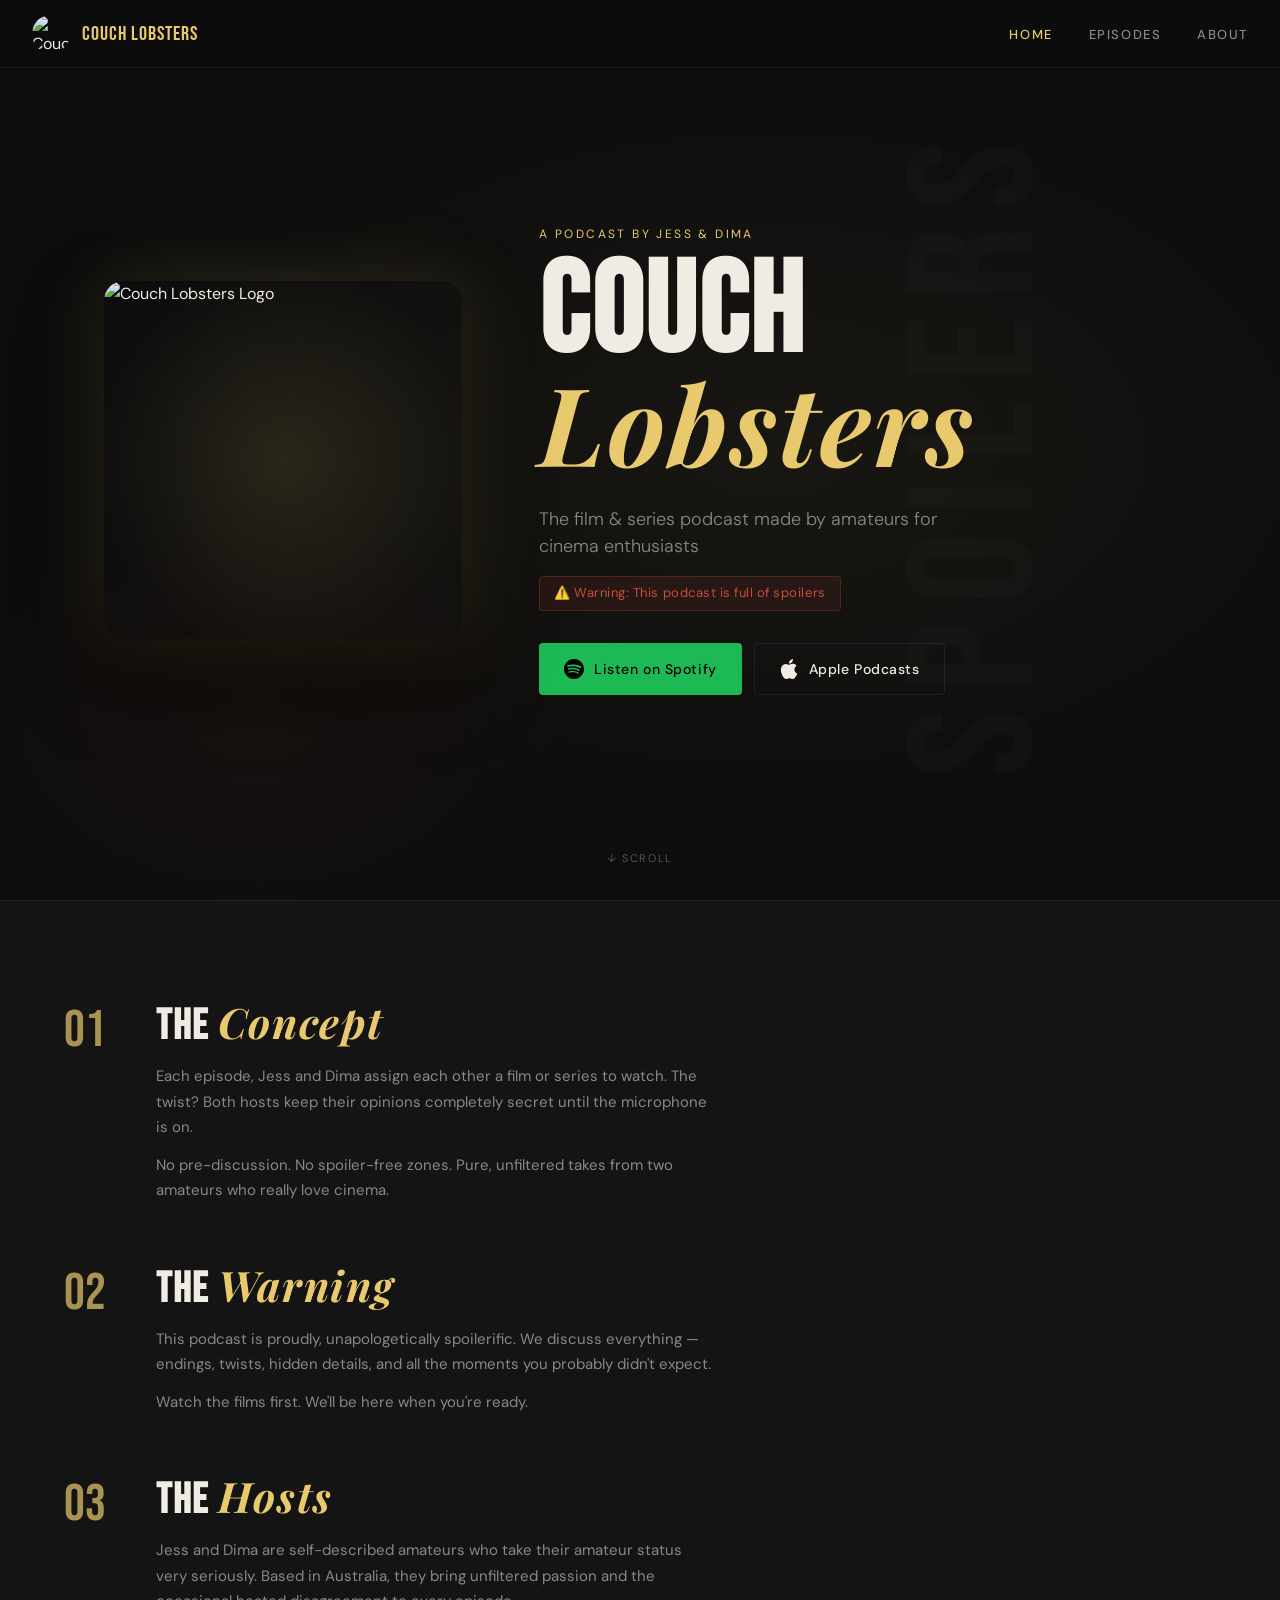
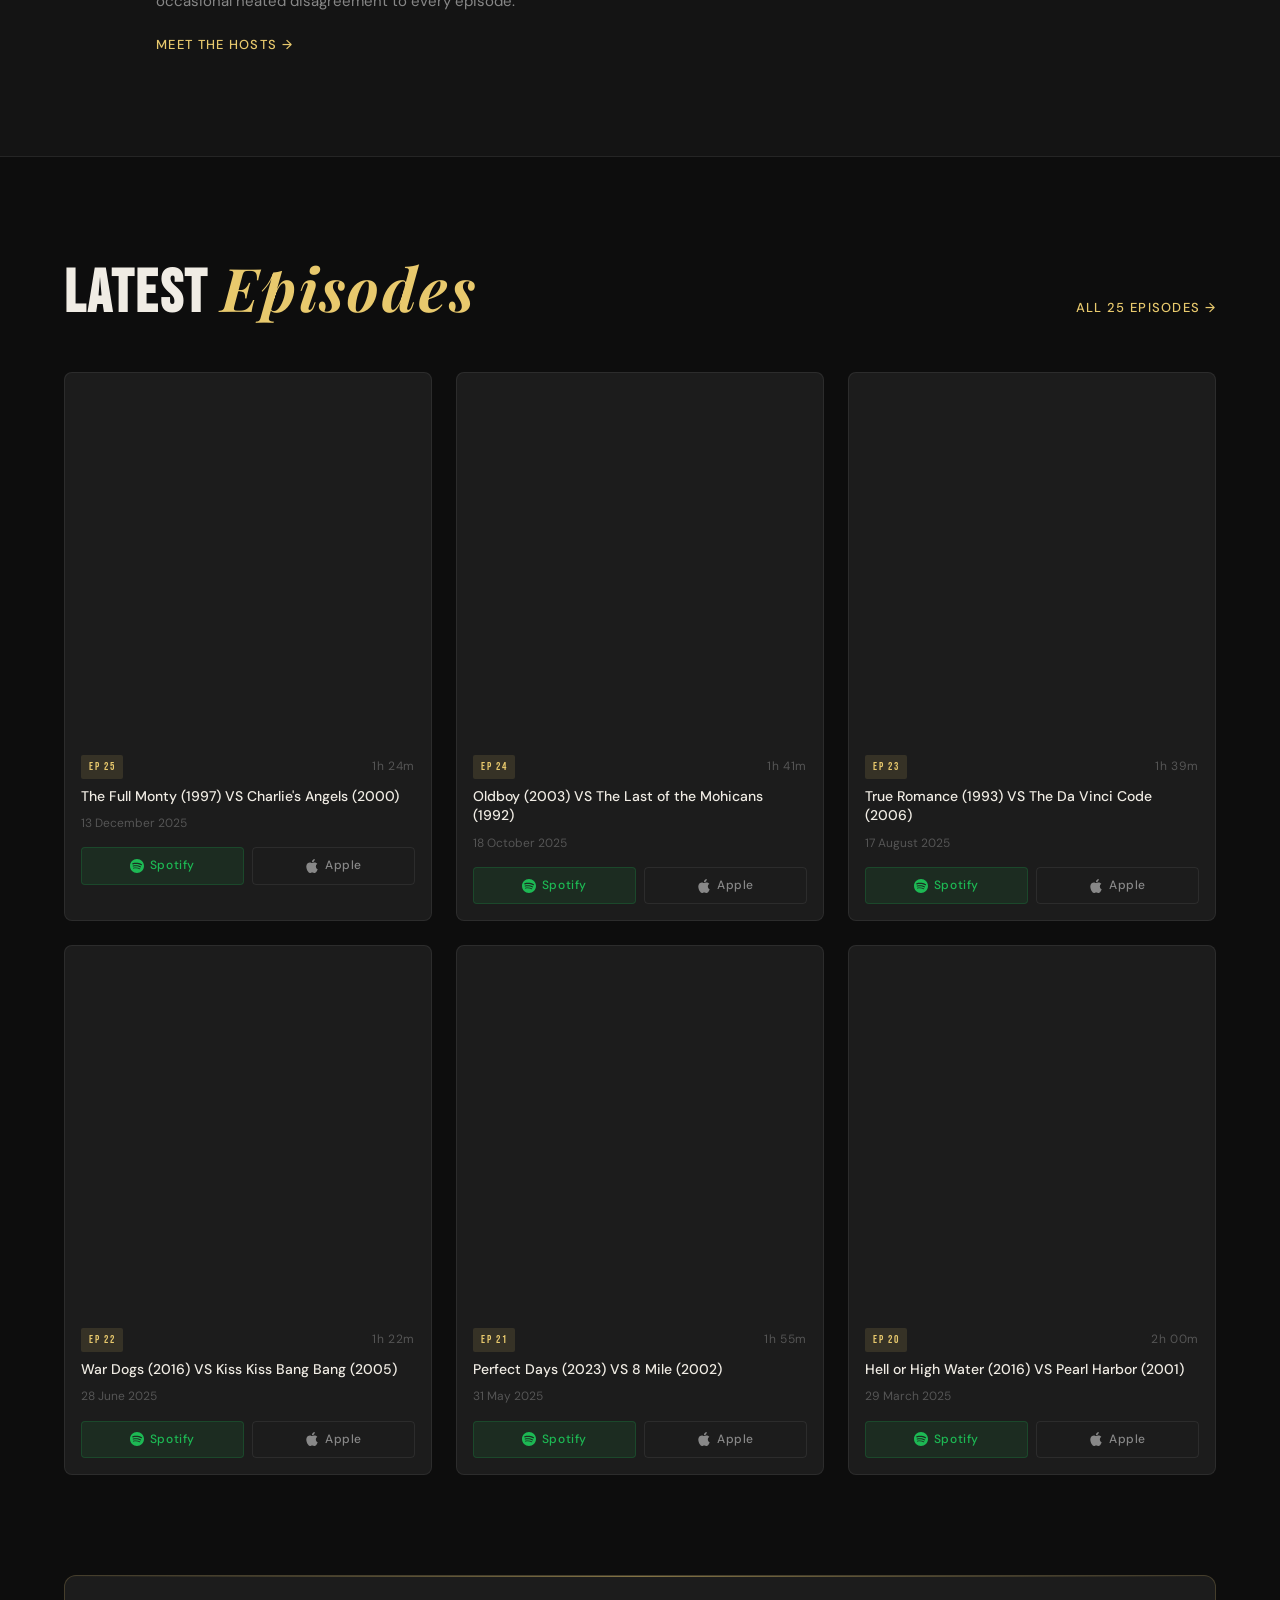
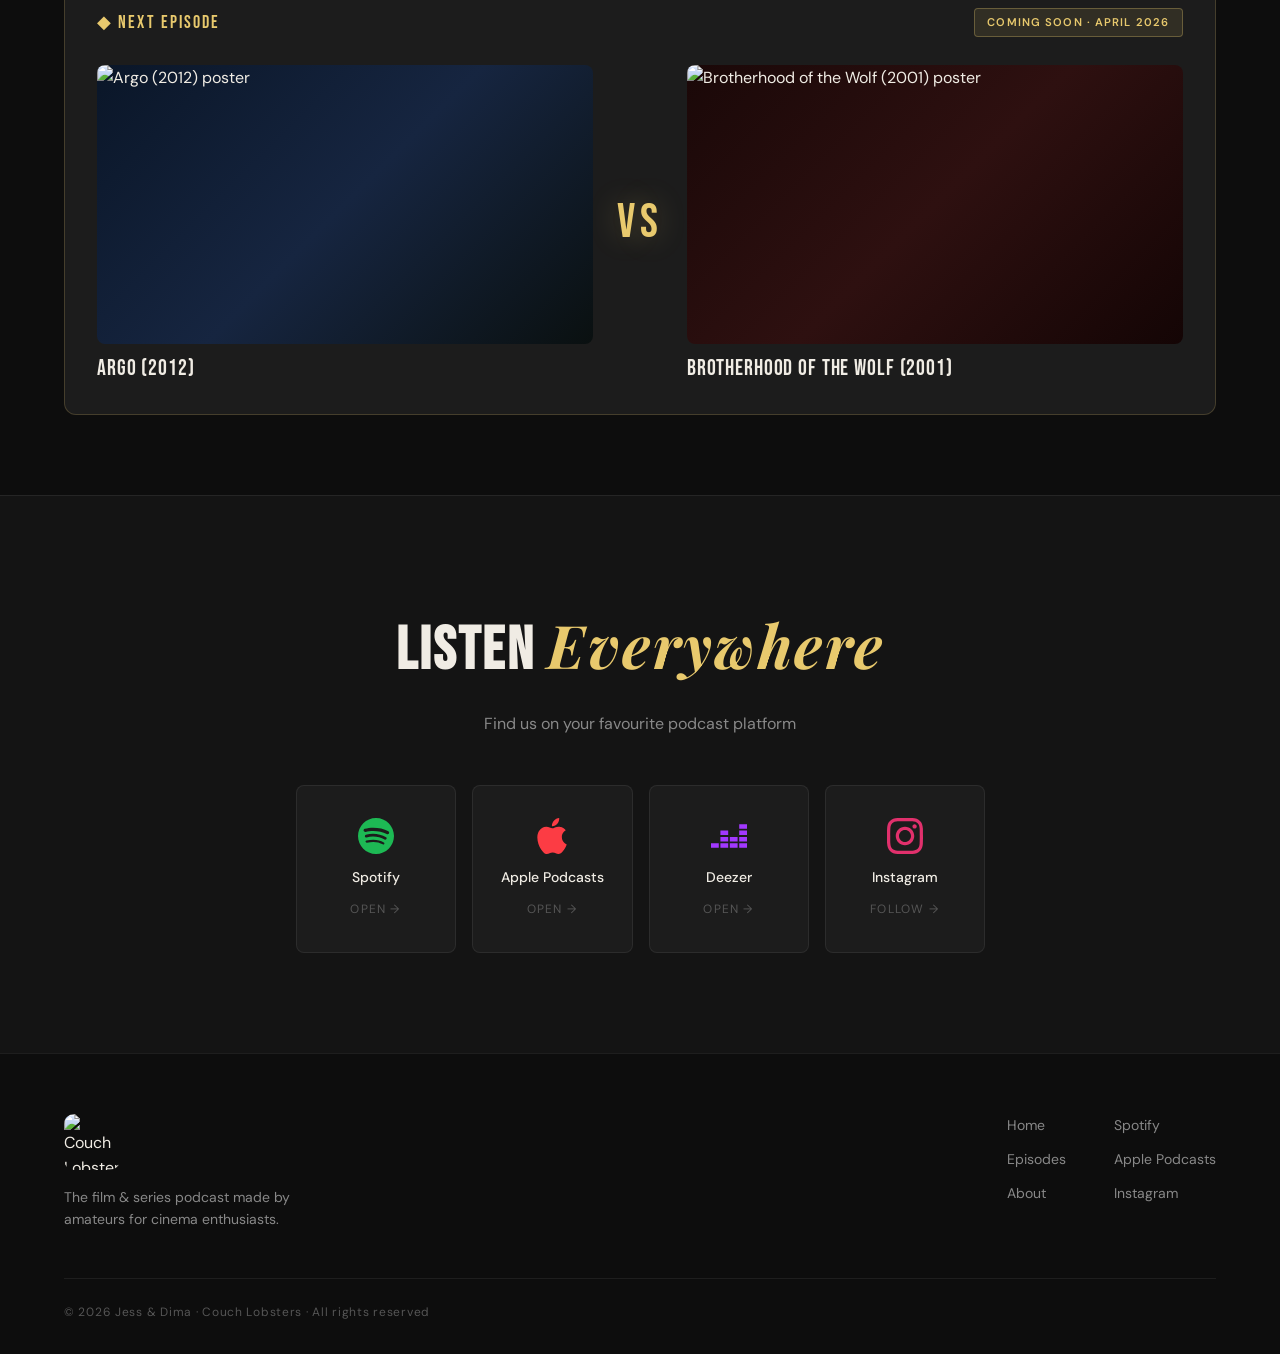
==== index.html @ 2178d89c "v1.0.6 — CSP fixes, Cloudflare Insights allowlist, mobile footer centering - Fix CSP inline-style vi" ====
<!DOCTYPE html>
<html lang="en">
<head>
  <meta charset="UTF-8">
  <meta name="viewport" content="width=device-width, initial-scale=1.0">
  <title>Couch Lobsters — Film & Series Podcast</title>
  <meta name="description" content="The film & series podcast made by amateurs for cinema enthusiasts. Jess & Dima assign each other movies and TV shows, keeping opinions secret until recording day. Spoilers guaranteed.">
  <meta property="og:title" content="Couch Lobsters">
  <meta property="og:description" content="The film & series podcast made by amateurs for cinema enthusiasts.">
  <meta property="og:image" content="https://i.scdn.co/image/ab67656300005f1f898fffb9a93ea6da74e342d6">
  <link rel="preconnect" href="https://fonts.googleapis.com">
  <link rel="preconnect" href="https://fonts.gstatic.com" crossorigin>
  <link href="https://fonts.googleapis.com/css2?family=Bebas+Neue&family=DM+Sans:ital,opsz,wght@0,9..40,300;0,9..40,400;0,9..40,500;1,9..40,300&family=Playfair+Display:ital@1&display=swap" rel="stylesheet">
  <link rel="stylesheet" href="style.css">
  <link rel="icon" type="image/png" href="https://i.scdn.co/image/ab67656300005f1f898fffb9a93ea6da74e342d6">
  <link rel="apple-touch-icon" href="https://i.scdn.co/image/ab67656300005f1f898fffb9a93ea6da74e342d6">
</head>
<body>

  <!-- NAV -->
  <nav class="nav">
    <a href="index.html" class="nav-logo">
      <img src="https://i.scdn.co/image/ab67656300005f1f898fffb9a93ea6da74e342d6" alt="Couch Lobsters" class="nav-logo-img">
      <span class="nav-logo-text">Couch Lobsters</span>
    </a>
    <button class="nav-toggle" id="navToggle" aria-label="Toggle menu">
      <span></span><span></span><span></span>
    </button>
    <ul class="nav-links" id="navLinks">
      <li><a href="index.html" class="active">Home</a></li>
      <li><a href="episodes.html">Episodes</a></li>
      <li><a href="about.html">About</a></li>
    </ul>
  </nav>

  <!-- HERO -->
  <header class="hero">
    <div class="hero-bg-text" aria-hidden="true">SPOILERS</div>
    <div class="hero-content">
      <div class="hero-logo-wrap">
        <img src="https://i.scdn.co/image/ab67656300005f1f898fffb9a93ea6da74e342d6" alt="Couch Lobsters Logo" class="hero-logo">
        <div class="hero-logo-glow"></div>
      </div>
      <div class="hero-text">
        <p class="hero-label">A podcast by Jess &amp; Dima</p>
        <h1 class="hero-title">Couch<br><em>Lobsters</em></h1>
        <p class="hero-tagline">The film &amp; series podcast made by amateurs for cinema enthusiasts</p>
        <p class="hero-warning">⚠️ Warning: This podcast is full of spoilers</p>
        <div class="hero-cta">
          <a href="https://open.spotify.com/show/6KbzgmH3YRS2mc0cbjd82y" target="_blank" rel="noopener" class="btn-platform btn-spotify">
            <svg viewBox="0 0 24 24" fill="currentColor"><path d="M12 0C5.4 0 0 5.4 0 12s5.4 12 12 12 12-5.4 12-12S18.66 0 12 0zm5.521 17.34c-.24.359-.66.48-1.021.24-2.82-1.74-6.36-2.101-10.561-1.141-.418.122-.779-.179-.899-.539-.12-.421.18-.78.54-.9 4.56-1.021 8.52-.6 11.64 1.32.42.18.479.659.301 1.02zm1.44-3.3c-.301.42-.841.6-1.262.3-3.239-1.98-8.159-2.58-11.939-1.38-.479.12-1.02-.12-1.14-.6-.12-.48.12-1.021.6-1.141C9.6 9.9 15 10.561 18.72 12.84c.361.181.54.78.241 1.2zm.12-3.36C15.24 8.4 8.82 8.16 5.16 9.301c-.6.179-1.2-.181-1.38-.721-.18-.601.18-1.2.72-1.381 4.26-1.26 11.28-1.02 15.721 1.621.539.3.719 1.02.419 1.56-.299.421-1.02.599-1.559.3z"/></svg>
            Listen on Spotify
          </a>
          <a href="https://podcasts.apple.com/au/podcast/couch-lobsters/id1681472927" target="_blank" rel="noopener" class="btn-platform btn-apple">
            <svg viewBox="0 0 24 24" fill="currentColor"><path d="M12.152 6.896c-.948 0-2.415-1.078-3.96-1.04-2.04.027-3.91 1.183-4.961 3.014-2.117 3.675-.546 9.103 1.519 12.09 1.013 1.454 2.208 3.09 3.792 3.039 1.52-.065 2.09-.987 3.935-.987 1.831 0 2.35.987 3.96.948 1.637-.026 2.676-1.48 3.676-2.948 1.156-1.688 1.636-3.325 1.662-3.415-.039-.013-3.182-1.221-3.22-4.857-.026-3.04 2.48-4.494 2.597-4.559-1.429-2.09-3.623-2.324-4.39-2.376-2-.156-3.675 1.09-4.61 1.09zM15.53 3.83c.843-1.012 1.4-2.427 1.245-3.83-1.207.052-2.662.805-3.532 1.818-.78.896-1.454 2.338-1.273 3.714 1.338.104 2.715-.688 3.559-1.701"/></svg>
            Apple Podcasts
          </a>
        </div>
      </div>
    </div>
    <div class="hero-scroll-hint" aria-hidden="true">↓ scroll</div>
  </header>

  <!-- CONCEPT SECTION -->
  <section class="concept">
    <div class="container">
      <div class="concept-grid">
        <div class="concept-number">01</div>
        <div class="concept-content">
          <h2>The <em>Concept</em></h2>
          <p>Each episode, Jess and Dima assign each other a film or series to watch. The twist? Both hosts keep their opinions completely secret until the microphone is on.</p>
          <p>No pre-discussion. No spoiler-free zones. Pure, unfiltered takes from two amateurs who really love cinema.</p>
        </div>
        <div class="concept-number">02</div>
        <div class="concept-content">
          <h2>The <em>Warning</em></h2>
          <p>This podcast is proudly, unapologetically spoilerific. We discuss everything — endings, twists, hidden details, and all the moments you probably didn't expect.</p>
          <p>Watch the films first. We'll be here when you're ready.</p>
        </div>
        <div class="concept-number">03</div>
        <div class="concept-content">
          <h2>The <em>Hosts</em></h2>
          <p>Jess and Dima are self-described amateurs who take their amateur status very seriously. Based in Australia, they bring unfiltered passion and the occasional heated disagreement to every episode.</p>
          <a href="about.html" class="link-arrow">Meet the hosts →</a>
        </div>
      </div>
    </div>
  </section>

  <!-- LATEST EPISODES -->
  <section class="latest">
    <div class="container">
      <div class="section-header">
        <h2>Latest <em>Episodes</em></h2>
        <a href="episodes.html" class="link-arrow" id="allEpisodesLink">All episodes →</a>
      </div>
      <div class="episodes-grid" id="latestEpisodes">
        <!-- Populated by JS -->
      </div>
    </div>
  </section>

  <!-- NEXT EPISODE TEASER -->
  <section class="next-episode" id="nextEpisodeSection">
    <div class="container">
      <div id="nextEpisodeTeaser"></div>
    </div>
  </section>

  <!-- LISTEN SECTION -->
  <section class="listen">
    <div class="container">
      <h2>Listen <em>Everywhere</em></h2>
      <p class="listen-sub">Find us on your favourite podcast platform</p>
      <div class="platform-cards">
        <a href="https://open.spotify.com/show/6KbzgmH3YRS2mc0cbjd82y" target="_blank" rel="noopener" class="platform-card platform-card--spotify">
          <svg viewBox="0 0 24 24" fill="currentColor"><path d="M12 0C5.4 0 0 5.4 0 12s5.4 12 12 12 12-5.4 12-12S18.66 0 12 0zm5.521 17.34c-.24.359-.66.48-1.021.24-2.82-1.74-6.36-2.101-10.561-1.141-.418.122-.779-.179-.899-.539-.12-.421.18-.78.54-.9 4.56-1.021 8.52-.6 11.64 1.32.42.18.479.659.301 1.02zm1.44-3.3c-.301.42-.841.6-1.262.3-3.239-1.98-8.159-2.58-11.939-1.38-.479.12-1.02-.12-1.14-.6-.12-.48.12-1.021.6-1.141C9.6 9.9 15 10.561 18.72 12.84c.361.181.54.78.241 1.2zm.12-3.36C15.24 8.4 8.82 8.16 5.16 9.301c-.6.179-1.2-.181-1.38-.721-.18-.601.18-1.2.72-1.381 4.26-1.26 11.28-1.02 15.721 1.621.539.3.719 1.02.419 1.56-.299.421-1.02.599-1.559.3z"/></svg>
          <span class="platform-name">Spotify</span>
          <span class="platform-action">Open →</span>
        </a>
        <a href="https://podcasts.apple.com/au/podcast/couch-lobsters/id1681472927" target="_blank" rel="noopener" class="platform-card platform-card--apple">
          <svg viewBox="0 0 24 24" fill="currentColor"><path d="M12.152 6.896c-.948 0-2.415-1.078-3.96-1.04-2.04.027-3.91 1.183-4.961 3.014-2.117 3.675-.546 9.103 1.519 12.09 1.013 1.454 2.208 3.09 3.792 3.039 1.52-.065 2.09-.987 3.935-.987 1.831 0 2.35.987 3.96.948 1.637-.026 2.676-1.48 3.676-2.948 1.156-1.688 1.636-3.325 1.662-3.415-.039-.013-3.182-1.221-3.22-4.857-.026-3.04 2.48-4.494 2.597-4.559-1.429-2.09-3.623-2.324-4.39-2.376-2-.156-3.675 1.09-4.61 1.09zM15.53 3.83c.843-1.012 1.4-2.427 1.245-3.83-1.207.052-2.662.805-3.532 1.818-.78.896-1.454 2.338-1.273 3.714 1.338.104 2.715-.688 3.559-1.701"/></svg>
          <span class="platform-name">Apple Podcasts</span>
          <span class="platform-action">Open →</span>
        </a>
        <a href="https://www.deezer.com/en/show/5945017" target="_blank" rel="noopener" class="platform-card platform-card--deezer">
          <svg viewBox="0 0 24 24" fill="currentColor"><path d="M18.81 4.16v3.03H24V4.16h-5.19zM6.27 8.38v3.027h5.189V8.38H6.27zm12.54 0v3.027H24V8.38h-5.19zM6.27 12.594v3.027h5.189v-3.027H6.27zm6.271 0v3.027h5.19v-3.027h-5.19zm6.27 0v3.027H24v-3.027h-5.19zM0 16.81v3.029h5.19V16.81H0zm6.27 0v3.029h5.189V16.81H6.27zm6.271 0v3.029h5.19V16.81h-5.19zm6.27 0v3.029H24V16.81h-5.19z"/></svg>
          <span class="platform-name">Deezer</span>
          <span class="platform-action">Open →</span>
        </a>
        <a href="https://www.instagram.com/couchlobsters/" target="_blank" rel="noopener" class="platform-card platform-card--instagram">
          <svg viewBox="0 0 24 24" fill="currentColor"><path d="M12 2.163c3.204 0 3.584.012 4.85.07 3.252.148 4.771 1.691 4.919 4.919.058 1.265.069 1.645.069 4.849 0 3.205-.012 3.584-.069 4.849-.149 3.225-1.664 4.771-4.919 4.919-1.266.058-1.644.07-4.85.07-3.204 0-3.584-.012-4.849-.07-3.26-.149-4.771-1.699-4.919-4.92-.058-1.265-.07-1.644-.07-4.849 0-3.204.013-3.583.07-4.849.149-3.227 1.664-4.771 4.919-4.919 1.266-.057 1.645-.069 4.849-.069zm0-2.163c-3.259 0-3.667.014-4.947.072-4.358.2-6.78 2.618-6.98 6.98-.059 1.281-.073 1.689-.073 4.948 0 3.259.014 3.668.072 4.948.2 4.358 2.618 6.78 6.98 6.98 1.281.058 1.689.072 4.948.072 3.259 0 3.668-.014 4.948-.072 4.354-.2 6.782-2.618 6.979-6.98.059-1.28.073-1.689.073-4.948 0-3.259-.014-3.667-.072-4.947-.196-4.354-2.617-6.78-6.979-6.98-1.281-.059-1.69-.073-4.949-.073zm0 5.838c-3.403 0-6.162 2.759-6.162 6.162s2.759 6.163 6.162 6.163 6.162-2.759 6.162-6.163c0-3.403-2.759-6.162-6.162-6.162zm0 10.162c-2.209 0-4-1.79-4-4 0-2.209 1.791-4 4-4s4 1.791 4 4c0 2.21-1.791 4-4 4zm6.406-11.845c-.796 0-1.441.645-1.441 1.44s.645 1.44 1.441 1.44c.795 0 1.439-.645 1.439-1.44s-.644-1.44-1.439-1.44z"/></svg>
          <span class="platform-name">Instagram</span>
          <span class="platform-action">Follow →</span>
        </a>
      </div>
    </div>
  </section>

  <!-- FOOTER -->
  <footer class="footer">
    <div class="container">
      <div class="footer-inner">
        <div class="footer-brand">
          <img src="https://i.scdn.co/image/ab67656300005f1f898fffb9a93ea6da74e342d6" alt="Couch Lobsters" class="footer-logo">
          <p>The film &amp; series podcast made by<br>amateurs for cinema enthusiasts.</p>
        </div>
        <div class="footer-links">
          <nav>
            <a href="index.html">Home</a>
            <a href="episodes.html">Episodes</a>
            <a href="about.html">About</a>
          </nav>
          <nav>
            <a href="https://open.spotify.com/show/6KbzgmH3YRS2mc0cbjd82y" target="_blank" rel="noopener noreferrer">Spotify</a>
            <a href="https://podcasts.apple.com/au/podcast/couch-lobsters/id1681472927" target="_blank" rel="noopener noreferrer">Apple Podcasts</a>
            <a href="https://www.instagram.com/couchlobsters/" target="_blank" rel="noopener noreferrer">Instagram</a>
          </nav>
        </div>
      </div>
      <div class="footer-bottom">
        <p>© 2026 Jess &amp; Dima · Couch Lobsters · All rights reserved</p>
      </div>
    </div>
  </footer>

  <script src="episodes-data.js"></script>
  <script src="main.js"></script>
</body>
</html>
---- style.css ----
/* ============================================
   COUCH LOBSTERS — Main Stylesheet
   Dark cinematic theme with bold editorial feel
   ============================================ */

:root {
  --bg: #0d0d0d;
  --bg2: #141414;
  --bg3: #1a1a1a;
  --card: #1c1c1c;
  --border: rgba(255,255,255,0.07);
  --text: #f0ece4;
  --text-muted: #888;
  --text-dim: #555;
  --accent: #e8c96d;       /* warm gold */
  --accent2: #c94b3a;      /* deep red */
  --accent-soft: rgba(232,201,109,0.12);
  --font-display: 'Bebas Neue', 'Impact', sans-serif;
  --font-serif: 'Playfair Display', Georgia, serif;
  --font-body: 'DM Sans', -apple-system, sans-serif;
  --radius: 4px;
  --radius-lg: 8px;
  --transition: 0.22s ease;
}

*, *::before, *::after { box-sizing: border-box; margin: 0; padding: 0; }

html { scroll-behavior: smooth; }

body {
  background: var(--bg);
  color: var(--text);
  font-family: var(--font-body);
  font-size: 16px;
  line-height: 1.6;
  -webkit-font-smoothing: antialiased;
}

img { display: block; max-width: 100%; }
a { color: inherit; text-decoration: none; }

.container {
  width: 100%;
  max-width: 1200px;
  margin: 0 auto;
  padding: 0 24px;
}

/* ============================================
   NAVIGATION
   ============================================ */

.nav {
  position: fixed;
  top: 0;
  left: 0;
  right: 0;
  z-index: 100;
  display: flex;
  align-items: center;
  justify-content: space-between;
  padding: 0 32px;
  height: 68px;
  background: rgba(13,13,13,0.92);
  backdrop-filter: blur(12px);
  border-bottom: 1px solid var(--border);
}

.nav-logo {
  display: flex;
  align-items: center;
  gap: 12px;
}

.nav-logo-img {
  width: 38px;
  height: 38px;
  border-radius: 50%;
  object-fit: cover;
}

.nav-logo-text {
  font-family: var(--font-display);
  font-size: 20px;
  letter-spacing: 0.05em;
  color: var(--accent);
}

.nav-links {
  display: flex;
  list-style: none;
  gap: 36px;
}

.nav-links a {
  font-size: 13px;
  font-weight: 500;
  letter-spacing: 0.12em;
  text-transform: uppercase;
  color: var(--text-muted);
  transition: color var(--transition);
}

.nav-links a:hover,
.nav-links a.active {
  color: var(--accent);
}

.nav-toggle {
  display: none;
  flex-direction: column;
  gap: 5px;
  background: none;
  border: none;
  cursor: pointer;
  padding: 10px 12px;
  min-width: 44px;
  min-height: 44px;
  align-items: center;
  justify-content: center;
}
.nav-toggle span {
  display: block;
  width: 24px;
  height: 2px;
  background: var(--text);
  transition: var(--transition);
}

/* ============================================
   HERO
   ============================================ */

.hero {
  position: relative;
  min-height: 100vh;
  min-height: 100svh;
  display: flex;
  align-items: center;
  padding: 100px 0 80px;
  overflow: hidden;
  background: var(--bg);
}

.hero::before {
  content: '';
  position: absolute;
  inset: 0;
  background: radial-gradient(ellipse 70% 60% at 60% 50%, rgba(232,201,109,0.05) 0%, transparent 70%),
              radial-gradient(ellipse 40% 40% at 20% 80%, rgba(201,75,58,0.06) 0%, transparent 60%);
  pointer-events: none;
}

.hero-bg-text {
  position: absolute;
  right: -2%;
  top: 50%;
  transform: translateY(-50%) rotate(-90deg);
  font-family: var(--font-display);
  font-size: clamp(80px, 14vw, 200px);
  color: rgba(255,255,255,0.02);
  letter-spacing: 0.1em;
  user-select: none;
  white-space: nowrap;
}

.hero-content {
  display: flex;
  align-items: center;
  gap: clamp(40px, 6vw, 100px);
  padding: 0 clamp(24px, 5vw, 80px);
  max-width: 1200px;
  margin: 0 auto;
  width: 100%;
  position: relative;
  z-index: 1;
}

.hero-logo-wrap {
  position: relative;
  flex-shrink: 0;
}

.hero-logo {
  width: clamp(200px, 28vw, 380px);
  height: clamp(200px, 28vw, 380px);
  border-radius: 20px;
  object-fit: cover;
  box-shadow: 0 0 80px rgba(232,201,109,0.15), 0 40px 80px rgba(0,0,0,0.6);
  animation: float 6s ease-in-out infinite;
}

.hero-logo-glow {
  position: absolute;
  inset: -20px;
  border-radius: 30px;
  background: radial-gradient(ellipse, rgba(232,201,109,0.12) 0%, transparent 70%);
  pointer-events: none;
  z-index: -1;
}

@keyframes float {
  0%, 100% { transform: translateY(0px); }
  50% { transform: translateY(-10px); }
}

.hero-text {
  flex: 1;
}

.hero-label {
  font-size: 12px;
  letter-spacing: 0.2em;
  text-transform: uppercase;
  color: var(--accent);
  margin-bottom: 12px;
}

.hero-title {
  font-family: var(--font-display);
  font-size: clamp(64px, 10vw, 130px);
  line-height: 0.9;
  letter-spacing: 0.02em;
  color: var(--text);
  margin-bottom: 20px;
}

.hero-title em {
  font-family: var(--font-serif);
  font-style: italic;
  color: var(--accent);
  font-size: 0.85em;
}

.hero-tagline {
  font-size: clamp(15px, 2vw, 18px);
  color: var(--text-muted);
  font-weight: 300;
  max-width: 420px;
  margin-bottom: 16px;
  line-height: 1.5;
}

.hero-warning {
  display: inline-block;
  font-size: 13px;
  color: var(--accent2);
  background: rgba(201,75,58,0.1);
  border: 1px solid rgba(201,75,58,0.25);
  padding: 6px 14px;
  border-radius: var(--radius);
  letter-spacing: 0.04em;
  margin-bottom: 32px;
}

.hero-cta {
  display: flex;
  flex-wrap: wrap;
  gap: 12px;
}

.btn-platform {
  display: inline-flex;
  align-items: center;
  gap: 10px;
  padding: 14px 24px;
  border-radius: var(--radius);
  font-size: 14px;
  font-weight: 500;
  letter-spacing: 0.04em;
  transition: all var(--transition);
  border: 1px solid transparent;
}

.btn-platform svg { width: 20px; height: 20px; flex-shrink: 0; }

.btn-spotify {
  background: #1DB954;
  color: #000;
}
.btn-spotify:hover { background: #1ed760; transform: translateY(-2px); }

.btn-apple {
  background: transparent;
  border-color: var(--border);
  color: var(--text);
}
.btn-apple:hover {
  border-color: var(--accent);
  color: var(--accent);
  transform: translateY(-2px);
}

.hero-scroll-hint {
  position: absolute;
  bottom: 32px;
  left: 50%;
  transform: translateX(-50%);
  font-size: 11px;
  letter-spacing: 0.15em;
  text-transform: uppercase;
  color: var(--text-dim);
  animation: bounce 2s ease-in-out infinite;
}

@keyframes bounce {
  0%, 100% { transform: translateX(-50%) translateY(0); }
  50% { transform: translateX(-50%) translateY(6px); }
}

/* ============================================
   CONCEPT SECTION
   ============================================ */

.concept {
  padding: 100px 0;
  background: var(--bg2);
  border-top: 1px solid var(--border);
  border-bottom: 1px solid var(--border);
}

.concept-grid {
  display: grid;
  grid-template-columns: 60px 1fr;
  gap: 0 32px;
  row-gap: 60px;
}

.concept-number {
  font-family: var(--font-display);
  font-size: 52px;
  color: var(--accent);
  line-height: 1;
  padding-top: 4px;
  opacity: 0.7;
}

.concept-content h2 {
  font-family: var(--font-display);
  font-size: clamp(28px, 4vw, 42px);
  letter-spacing: 0.04em;
  margin-bottom: 16px;
  line-height: 1;
}

.concept-content h2 em {
  font-family: var(--font-serif);
  font-style: italic;
  color: var(--accent);
}

.concept-content p {
  color: var(--text-muted);
  font-size: 15px;
  line-height: 1.7;
  max-width: 560px;
  margin-bottom: 12px;
}

.concept-content p:last-child { margin-bottom: 0; }

.link-arrow {
  font-size: 13px;
  font-weight: 500;
  letter-spacing: 0.1em;
  text-transform: uppercase;
  color: var(--accent);
  transition: gap var(--transition);
  display: inline-block;
  margin-top: 8px;
}

.link-arrow:hover { opacity: 0.8; }

/* ============================================
   EPISODES SECTIONS
   ============================================ */

.latest, .episodes-page {
  padding: 100px 0;
}

.section-header {
  display: flex;
  align-items: baseline;
  justify-content: space-between;
  margin-bottom: 48px;
  flex-wrap: wrap;
  gap: 12px;
}

.section-header h2,
.page-title {
  font-family: var(--font-display);
  font-size: clamp(36px, 5vw, 60px);
  letter-spacing: 0.04em;
  line-height: 1;
}

.section-header h2 em,
.page-title em {
  font-family: var(--font-serif);
  font-style: italic;
  color: var(--accent);
}

.episodes-grid {
  display: grid;
  grid-template-columns: repeat(auto-fill, minmax(300px, 1fr));
  gap: 24px;
}

.episode-card {
  background: var(--card);
  border: 1px solid var(--border);
  border-radius: var(--radius-lg);
  overflow: hidden;
  transition: all var(--transition);
  position: relative;
}

.episode-card:hover {
  border-color: rgba(232,201,109,0.3);
  transform: translateY(-4px);
  box-shadow: 0 20px 40px rgba(0,0,0,0.4);
}

.episode-card-artwork {
  width: 100%;
  aspect-ratio: 1;
  object-fit: cover;
  transition: transform 0.4s ease;
}

.episode-card:hover .episode-card-artwork {
  transform: scale(1.04);
}

.episode-card-artwork-wrap {
  overflow: hidden;
  position: relative;
}

.episode-card-body {
  padding: 16px;
}

.episode-card-meta {
  display: flex;
  justify-content: space-between;
  align-items: center;
  margin-bottom: 8px;
}

.episode-card-num {
  font-family: var(--font-display);
  font-size: 11px;
  letter-spacing: 0.15em;
  color: var(--accent);
  background: var(--accent-soft);
  padding: 3px 8px;
  border-radius: 2px;
}

.episode-card-duration {
  font-size: 12px;
  color: var(--text-dim);
  letter-spacing: 0.05em;
}

.episode-card-title {
  font-size: 14px;
  font-weight: 500;
  line-height: 1.4;
  margin-bottom: 8px;
  color: var(--text);
}

.episode-card-date {
  font-size: 12px;
  color: var(--text-dim);
  margin-bottom: 14px;
}

.episode-card-links {
  display: flex;
  gap: 8px;
}

.ep-link {
  flex: 1;
  display: flex;
  align-items: center;
  justify-content: center;
  gap: 6px;
  padding: 8px;
  border-radius: var(--radius);
  font-size: 12px;
  font-weight: 500;
  letter-spacing: 0.05em;
  transition: all var(--transition);
  border: 1px solid var(--border);
}

.ep-link svg { width: 14px; height: 14px; }

.ep-link-spotify {
  background: rgba(29,185,84,0.1);
  border-color: rgba(29,185,84,0.2);
  color: #1DB954;
}
.ep-link-spotify:hover { background: rgba(29,185,84,0.2); }

.ep-link-apple {
  color: var(--text-muted);
}
.ep-link-apple:hover { border-color: var(--accent); color: var(--accent); }

/* ============================================
   LISTEN SECTION
   ============================================ */

.listen {
  padding: 100px 0;
  background: var(--bg2);
  border-top: 1px solid var(--border);
  text-align: center;
}

.listen h2 {
  font-family: var(--font-display);
  font-size: clamp(36px, 5vw, 60px);
  letter-spacing: 0.04em;
  margin-bottom: 12px;
}

.listen h2 em {
  font-family: var(--font-serif);
  font-style: italic;
  color: var(--accent);
}

.listen-sub {
  color: var(--text-muted);
  margin-bottom: 48px;
  font-size: 16px;
}

.platform-cards {
  display: flex;
  flex-wrap: wrap;
  gap: 16px;
  justify-content: center;
}

.platform-card {
  display: flex;
  flex-direction: column;
  align-items: center;
  gap: 12px;
  padding: 32px 28px;
  background: var(--card);
  border: 1px solid var(--border);
  border-radius: var(--radius-lg);
  min-width: 160px;
  transition: all var(--transition);
}

.platform-card svg { width: 36px; height: 36px; }

.platform-name {
  font-size: 14px;
  font-weight: 500;
  color: var(--text);
}

.platform-action {
  font-size: 12px;
  letter-spacing: 0.1em;
  color: var(--text-dim);
  text-transform: uppercase;
}

.platform-card--spotify svg { color: #1DB954; }
.platform-card--spotify:hover { border-color: #1DB954; background: rgba(29,185,84,0.06); }

.platform-card--apple svg { color: #FC3C44; }
.platform-card--apple:hover { border-color: #FC3C44; background: rgba(252,60,68,0.06); }

.platform-card--deezer svg { color: #A238FF; }
.platform-card--deezer:hover { border-color: #A238FF; background: rgba(162,56,255,0.06); }

.platform-card--instagram svg { color: #E1306C; }
.platform-card--instagram:hover { border-color: #E1306C; background: rgba(225,48,108,0.06); }

/* ============================================
   ABOUT PAGE
   ============================================ */

.page-hero {
  padding: 120px 0 80px;
  border-bottom: 1px solid var(--border);
}

.hosts-grid {
  display: grid;
  grid-template-columns: 1fr 1fr;
  gap: 40px;
  margin: 60px 0;
}

.host-card {
  background: var(--card);
  border: 1px solid var(--border);
  border-radius: var(--radius-lg);
  padding: 40px;
  text-align: center;
  transition: border-color var(--transition);
}

.host-card:hover { border-color: rgba(232,201,109,0.3); }

.host-avatar {
  width: 100px;
  height: 100px;
  border-radius: 50%;
  background: var(--bg3);
  margin: 0 auto 20px;
  display: flex;
  align-items: center;
  justify-content: center;
  font-family: var(--font-display);
  font-size: 42px;
  color: var(--accent);
  border: 2px solid var(--border);
}

.host-name {
  font-family: var(--font-display);
  font-size: 32px;
  letter-spacing: 0.04em;
  margin-bottom: 4px;
}

.host-aka {
  font-size: 13px;
  color: var(--accent);
  letter-spacing: 0.1em;
  text-transform: uppercase;
  margin-bottom: 16px;
}

.host-bio {
  font-size: 14px;
  color: var(--text-muted);
  line-height: 1.7;
}

.host-social {
  display: flex;
  justify-content: center;
  gap: 12px;
  margin-top: 20px;
}

.host-social a {
  font-size: 12px;
  letter-spacing: 0.08em;
  text-transform: uppercase;
  color: var(--text-dim);
  border: 1px solid var(--border);
  padding: 6px 12px;
  border-radius: var(--radius);
  transition: all var(--transition);
}

.host-social a:hover { border-color: var(--accent); color: var(--accent); }

.about-section {
  padding: 80px 0;
  border-top: 1px solid var(--border);
}

.about-section h2 {
  font-family: var(--font-display);
  font-size: clamp(28px, 4vw, 48px);
  letter-spacing: 0.04em;
  margin-bottom: 24px;
}

.about-section h2 em {
  font-family: var(--font-serif);
  font-style: italic;
  color: var(--accent);
}

.about-section p {
  font-size: 16px;
  color: var(--text-muted);
  line-height: 1.8;
  max-width: 680px;
  margin-bottom: 16px;
}

/* ============================================
   EPISODES PAGE FILTERS
   ============================================ */

.episodes-page {
  padding: 120px 0 100px;
}

.episodes-count {
  font-size: 13px;
  color: var(--text-dim);
  letter-spacing: 0.08em;
  margin-bottom: 36px;
}

/* ============================================
   FOOTER
   ============================================ */

.footer {
  background: var(--bg);
  border-top: 1px solid var(--border);
  padding: 60px 0 32px;
}

.footer-inner {
  display: flex;
  justify-content: space-between;
  align-items: flex-start;
  gap: 48px;
  flex-wrap: wrap;
  margin-bottom: 48px;
}

.footer-brand {
  display: flex;
  flex-direction: column;
  gap: 16px;
}

.footer-logo {
  width: 56px;
  height: 56px;
  border-radius: 10px;
  object-fit: cover;
}

.footer-brand p {
  font-size: 14px;
  color: var(--text-muted);
  line-height: 1.6;
}

.footer-links {
  display: flex;
  gap: 48px;
  flex-wrap: wrap;
}

.footer-links nav {
  display: flex;
  flex-direction: column;
  gap: 12px;
}

.footer-links a {
  font-size: 14px;
  color: var(--text-muted);
  transition: color var(--transition);
}

.footer-links a:hover { color: var(--accent); }

.footer-bottom {
  border-top: 1px solid var(--border);
  padding-top: 24px;
}

.footer-bottom p {
  font-size: 12px;
  color: var(--text-dim);
  letter-spacing: 0.06em;
}

/* ============================================
   RESPONSIVE
   ============================================ */

/* Hide episodes 5 & 6 on tablet and mobile — show 4 instead of 6 */
@media (max-width: 768px) {
  #latestEpisodes .episode-card:nth-child(n+5) { display: none; }
}

@media (max-width: 768px) {
  .nav { padding: 0 20px; }

  .nav-links {
    display: none;
    position: fixed;
    top: 68px;
    left: 0;
    right: 0;
    background: var(--bg2);
    padding: 24px;
    flex-direction: column;
    gap: 24px;
    border-bottom: 1px solid var(--border);
  }

  .nav-links.open { display: flex; }
  .nav-toggle { display: flex; }

  .hero-content {
    flex-direction: column;
    text-align: center;
    padding: 0 20px;
  }

  .hero-logo { width: 200px; height: 200px; }
  .hero-tagline { margin: 0 auto 16px; }
  .hero-cta { justify-content: center; }

  .concept-grid {
    grid-template-columns: 1fr;
    row-gap: 40px;
  }

  .concept-number { font-size: 36px; }

  .hosts-grid { grid-template-columns: 1fr; }

  .section-header { flex-direction: column; align-items: flex-start; }
}

@media (max-width: 480px) {
  .episodes-grid { grid-template-columns: 1fr; }
  .hero-title { font-size: 60px; }
  .platform-cards { flex-direction: column; align-items: center; }
  .platform-card { width: 100%; max-width: 280px; flex-direction: row; padding: 16px 20px; }
  .footer-inner { flex-direction: column; align-items: center; text-align: center; }
  .footer-brand { align-items: center; }
}


/* ── Next Episode Teaser ───────────────────────────────────────────── */
.next-episode {
  display: none;
  padding: 0 0 5rem;
}
.next-episode.is-visible {
  display: block;
}

.teaser-card {
  background: #1c1c1c;
  border: 1px solid rgba(232, 201, 109, 0.2);
  border-radius: 12px;
  padding: 2rem;
  position: relative;
  overflow: hidden;
}

/* gold top-edge shimmer */
.teaser-card::before {
  content: '';
  position: absolute;
  top: 0; left: 0; right: 0;
  height: 1px;
  background: linear-gradient(90deg, transparent, rgba(232, 201, 109, 0.5), transparent);
  pointer-events: none;
}

.teaser-header {
  display: flex;
  align-items: center;
  justify-content: space-between;
  margin-bottom: 1.75rem;
}

.teaser-label {
  font-family: 'Bebas Neue', cursive;
  font-size: 1.1rem;
  letter-spacing: 0.12em;
  color: #e8c96d;
}

.teaser-badge {
  background: rgba(232, 201, 109, 0.1);
  border: 1px solid rgba(232, 201, 109, 0.3);
  color: #e8c96d;
  font-size: 0.7rem;
  font-weight: 600;
  letter-spacing: 0.1em;
  text-transform: uppercase;
  padding: 0.3rem 0.8rem;
  border-radius: 4px;
}

.teaser-films {
  display: grid;
  grid-template-columns: 1fr auto 1fr;
  align-items: center;
  gap: 1.5rem;
}

.teaser-film {
  display: flex;
  flex-direction: column;
  gap: 0.75rem;
}

.teaser-film-art {
  width: 100%;
  aspect-ratio: 16/9;
  border-radius: 8px;
  position: relative;
  overflow: hidden;
}

.teaser-film-poster {
  position: absolute;
  inset: 0;
  width: 100%;
  height: 100%;
  object-fit: cover;
  object-position: center;
  display: block;
}

/* hide ? watermark when a real poster is loaded */
.teaser-film-art:has(img)::after {
  display: none;
}

/* Argo — cool slate blue (political, tense) */
.teaser-film-art--a {
  background-image: linear-gradient(135deg, #0a1628 0%, #162540 50%, #0a1010 100%);
}

/* Brotherhood of the Wolf — warm red-brown (gothic, action) */
.teaser-film-art--b {
  background-image: linear-gradient(135deg, #1a0808 0%, #2e1010 50%, #140505 100%);
}

/* faint "?" watermark on placeholder */
.teaser-film-art::after {
  content: '?';
  position: absolute;
  top: 50%;
  left: 50%;
  transform: translate(-50%, -50%);
  font-family: 'Bebas Neue', cursive;
  font-size: 5rem;
  line-height: 1;
  color: rgba(232, 201, 109, 0.07);
  pointer-events: none;
  user-select: none;
}

.teaser-film-title {
  font-family: 'Bebas Neue', cursive;
  font-size: clamp(1rem, 2vw, 1.35rem);
  letter-spacing: 0.04em;
  color: #f0ece4;
  line-height: 1.2;
  margin: 0;
}

.teaser-vs {
  font-family: 'Bebas Neue', cursive;
  font-size: clamp(2rem, 4vw, 3rem);
  color: #e8c96d;
  letter-spacing: 0.1em;
  text-align: center;
  text-shadow: 0 0 30px rgba(232, 201, 109, 0.3);
  flex-shrink: 0;
}

.teaser-tagline {
  margin: 1.5rem 0 0;
  font-family: 'Playfair Display', serif;
  font-style: italic;
  color: #888;
  font-size: 0.95rem;
  text-align: center;
}

@media (max-width: 600px) {
  .teaser-header {
    flex-direction: column;
    align-items: flex-start;
    gap: 0.6rem;
  }
  .teaser-films {
    grid-template-columns: 1fr;
    gap: 0.25rem;
  }
  .teaser-vs {
    font-size: 1.5rem;
    padding: 0.5rem 0;
  }
  .teaser-film-art {
    aspect-ratio: 21/9;
  }
}
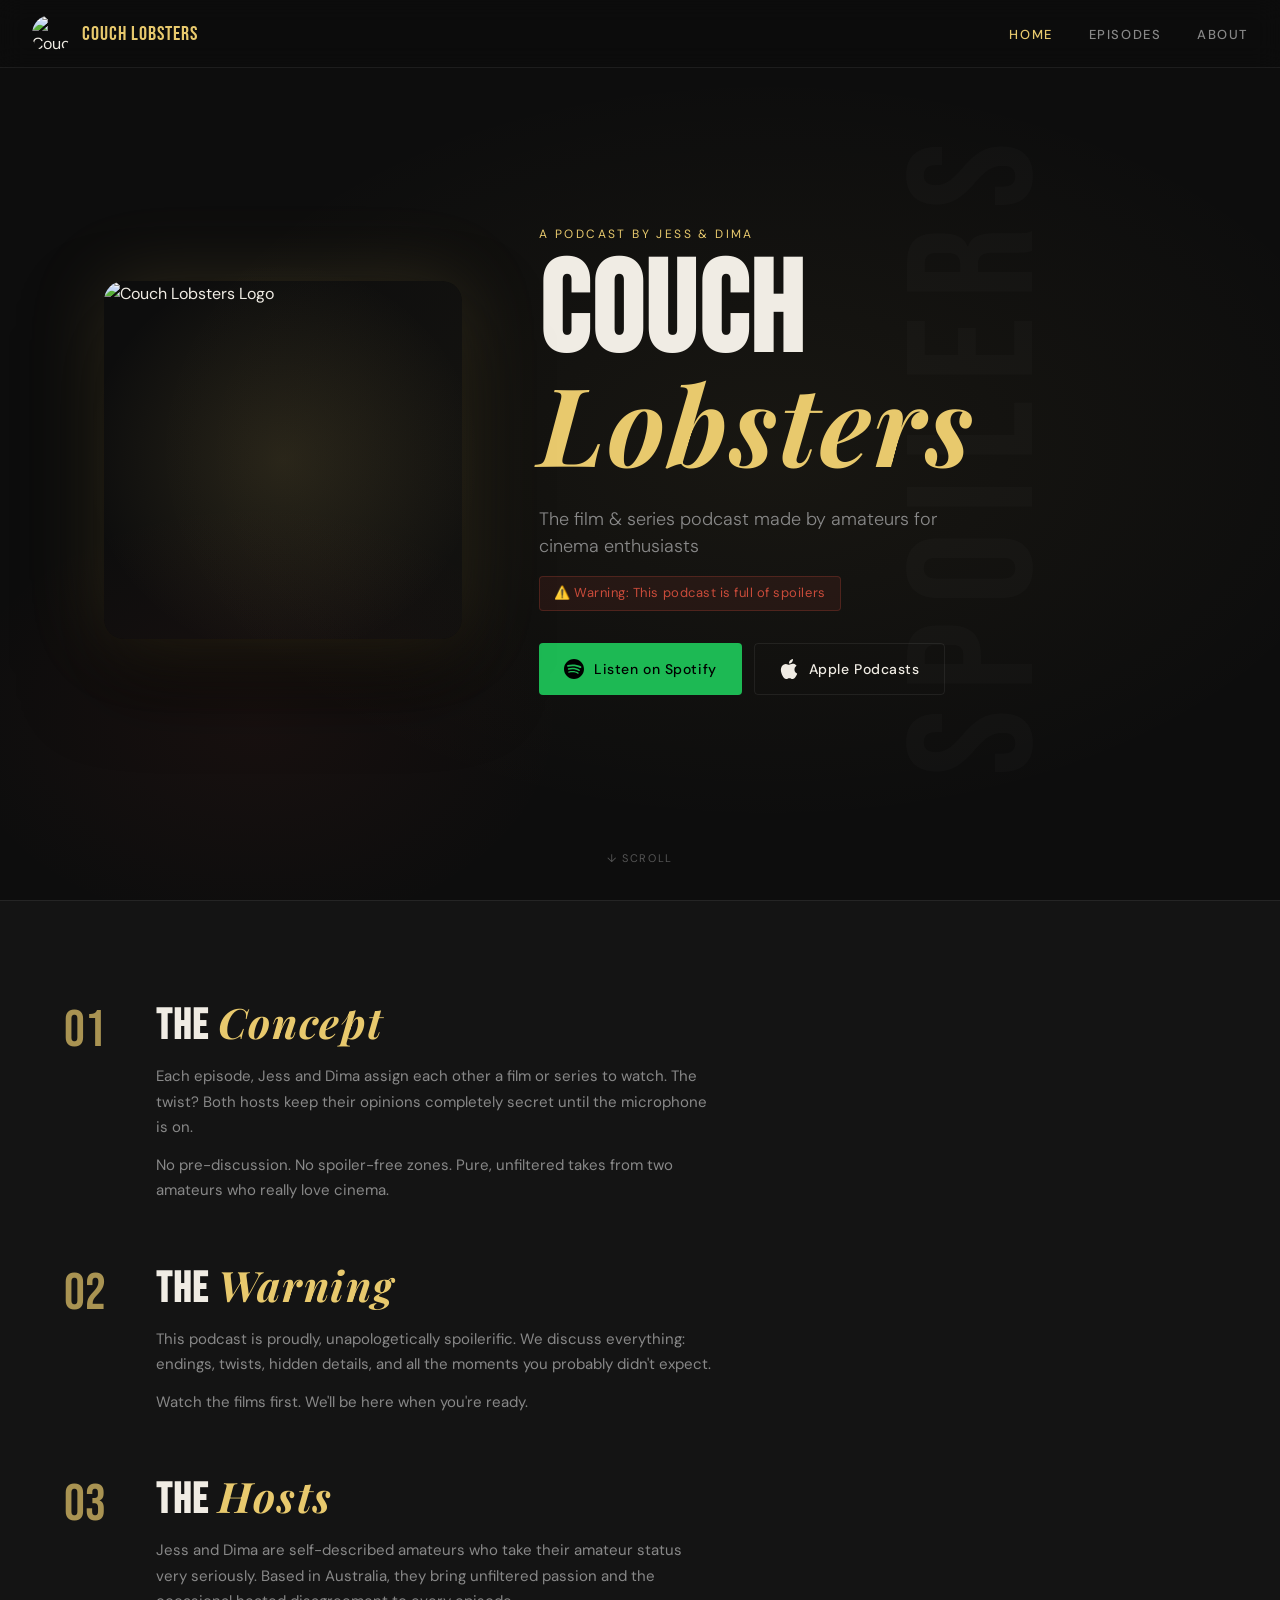
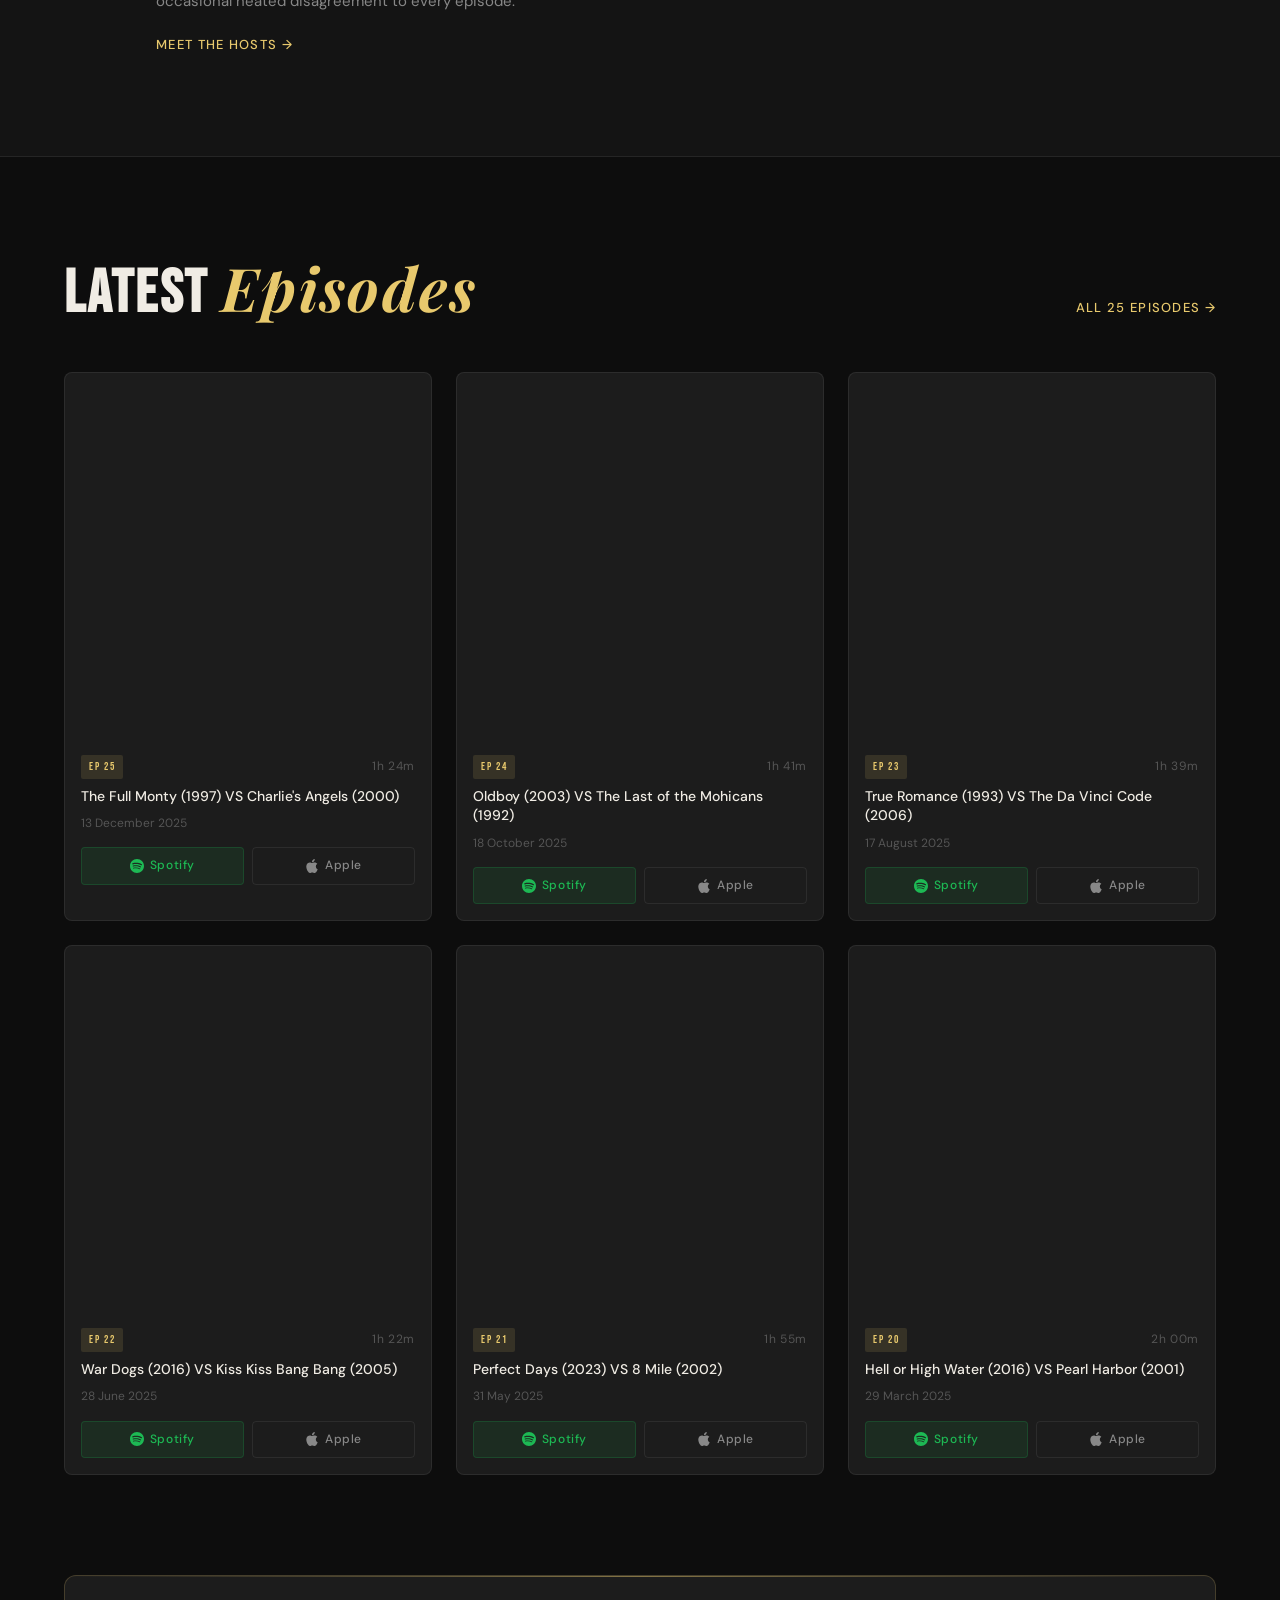
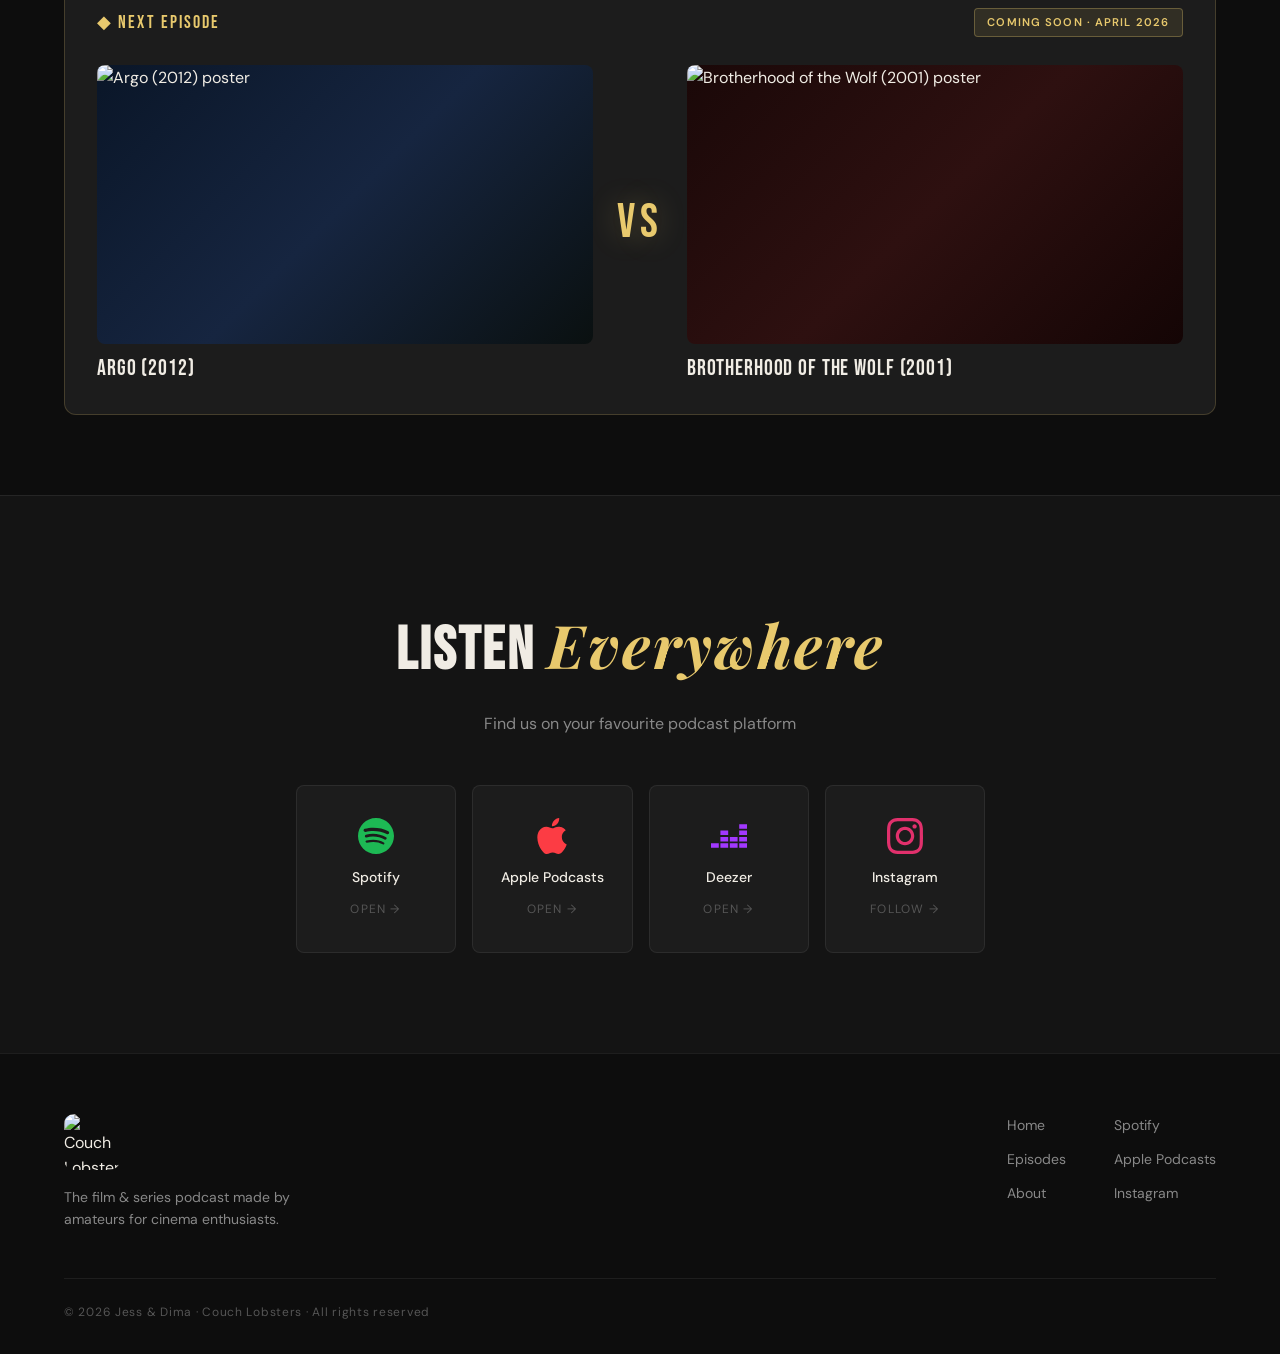
==== commit e5fca02f: "feat: SEO optimisation — structured data, meta tags, sitemap, robots.txt (v1.1.0) - Add robots.txt (" ====
--- a/index.html
+++ b/index.html
@@ -5,9 +5,77 @@
   <meta name="viewport" content="width=device-width, initial-scale=1.0">
   <title>Couch Lobsters — Film & Series Podcast</title>
   <meta name="description" content="The film & series podcast made by amateurs for cinema enthusiasts. Jess & Dima assign each other movies and TV shows, keeping opinions secret until recording day. Spoilers guaranteed.">
-  <meta property="og:title" content="Couch Lobsters">
-  <meta property="og:description" content="The film & series podcast made by amateurs for cinema enthusiasts.">
+  <link rel="canonical" href="https://couchlobsters.com/">
+
+  <!-- Open Graph -->
+  <meta property="og:type" content="website">
+  <meta property="og:site_name" content="Couch Lobsters">
+  <meta property="og:locale" content="en_AU">
+  <meta property="og:url" content="https://couchlobsters.com/">
+  <meta property="og:title" content="Couch Lobsters — Film & Series Podcast">
+  <meta property="og:description" content="The film & series podcast made by amateurs for cinema enthusiasts. Jess & Dima assign each other movies and TV shows, keeping opinions secret until recording day. Spoilers guaranteed.">
   <meta property="og:image" content="https://i.scdn.co/image/ab67656300005f1f898fffb9a93ea6da74e342d6">
+  <meta property="og:image:alt" content="Couch Lobsters podcast logo">
+
+  <!-- Twitter Card -->
+  <meta name="twitter:card" content="summary_large_image">
+  <meta name="twitter:title" content="Couch Lobsters — Film & Series Podcast">
+  <meta name="twitter:description" content="The film & series podcast made by amateurs for cinema enthusiasts. Jess & Dima assign each other movies and TV shows, keeping opinions secret until recording day. Spoilers guaranteed.">
+  <meta name="twitter:image" content="https://i.scdn.co/image/ab67656300005f1f898fffb9a93ea6da74e342d6">
+
+  <!-- RSS Feed -->
+  <link rel="alternate" type="application/rss+xml" title="Couch Lobsters Podcast" href="https://couch-lobsters.lepodcast.fr/rss">
+
+  <!-- JSON-LD Structured Data -->
+  <script type="application/ld+json">
+  {
+    "@context": "https://schema.org",
+    "@graph": [
+      {
+        "@type": "PodcastSeries",
+        "@id": "https://couchlobsters.com/#podcast",
+        "name": "Couch Lobsters",
+        "description": "The film & series podcast made by amateurs for cinema enthusiasts. Each episode, Jess and Dima assign each other a film or TV series to watch, keeping their opinions secret until recording day.",
+        "url": "https://couchlobsters.com/",
+        "image": "https://i.scdn.co/image/ab67656300005f1f898fffb9a93ea6da74e342d6",
+        "inLanguage": "en-AU",
+        "genre": ["Film", "Television", "Movie Reviews", "Pop Culture"],
+        "author": [
+          {
+            "@type": "Person",
+            "name": "Jess Schaltin",
+            "sameAs": ["https://www.instagram.com/jessschltn/", "https://www.facebook.com/jessica.schaltin"]
+          },
+          {
+            "@type": "Person",
+            "name": "Dmytro",
+            "sameAs": ["https://www.instagram.com/androidua/", "https://www.facebook.com/dima.bond"]
+          }
+        ],
+        "potentialAction": {
+          "@type": "ListenAction",
+          "target": [
+            "https://open.spotify.com/show/6KbzgmH3YRS2mc0cbjd82y",
+            "https://podcasts.apple.com/au/podcast/couch-lobsters/id1681472927",
+            "https://www.deezer.com/en/show/5945017"
+          ]
+        }
+      },
+      {
+        "@type": "WebSite",
+        "@id": "https://couchlobsters.com/#website",
+        "name": "Couch Lobsters",
+        "url": "https://couchlobsters.com/",
+        "description": "The film & series podcast made by amateurs for cinema enthusiasts.",
+        "inLanguage": "en-AU",
+        "publisher": {
+          "@id": "https://couchlobsters.com/#podcast"
+        }
+      }
+    ]
+  }
+  </script>
+
   <link rel="preconnect" href="https://fonts.googleapis.com">
   <link rel="preconnect" href="https://fonts.gstatic.com" crossorigin>
   <link href="https://fonts.googleapis.com/css2?family=Bebas+Neue&family=DM+Sans:ital,opsz,wght@0,9..40,300;0,9..40,400;0,9..40,500;1,9..40,300&family=Playfair+Display:ital@1&display=swap" rel="stylesheet">
@@ -74,7 +142,7 @@
         <div class="concept-number">02</div>
         <div class="concept-content">
           <h2>The <em>Warning</em></h2>
-          <p>This podcast is proudly, unapologetically spoilerific. We discuss everything — endings, twists, hidden details, and all the moments you probably didn't expect.</p>
+          <p>This podcast is proudly, unapologetically spoilerific. We discuss everything: endings, twists, hidden details, and all the moments you probably didn't expect.</p>
           <p>Watch the films first. We'll be here when you're ready.</p>
         </div>
         <div class="concept-number">03</div>
--- a/style.css
+++ b/style.css
@@ -702,6 +702,11 @@
   margin-bottom: 16px;
 }
 
+.about-section p.spoiler-warning {
+  color: var(--accent2);
+  font-weight: 500;
+}
+
 /* ============================================
    EPISODES PAGE FILTERS
    ============================================ */
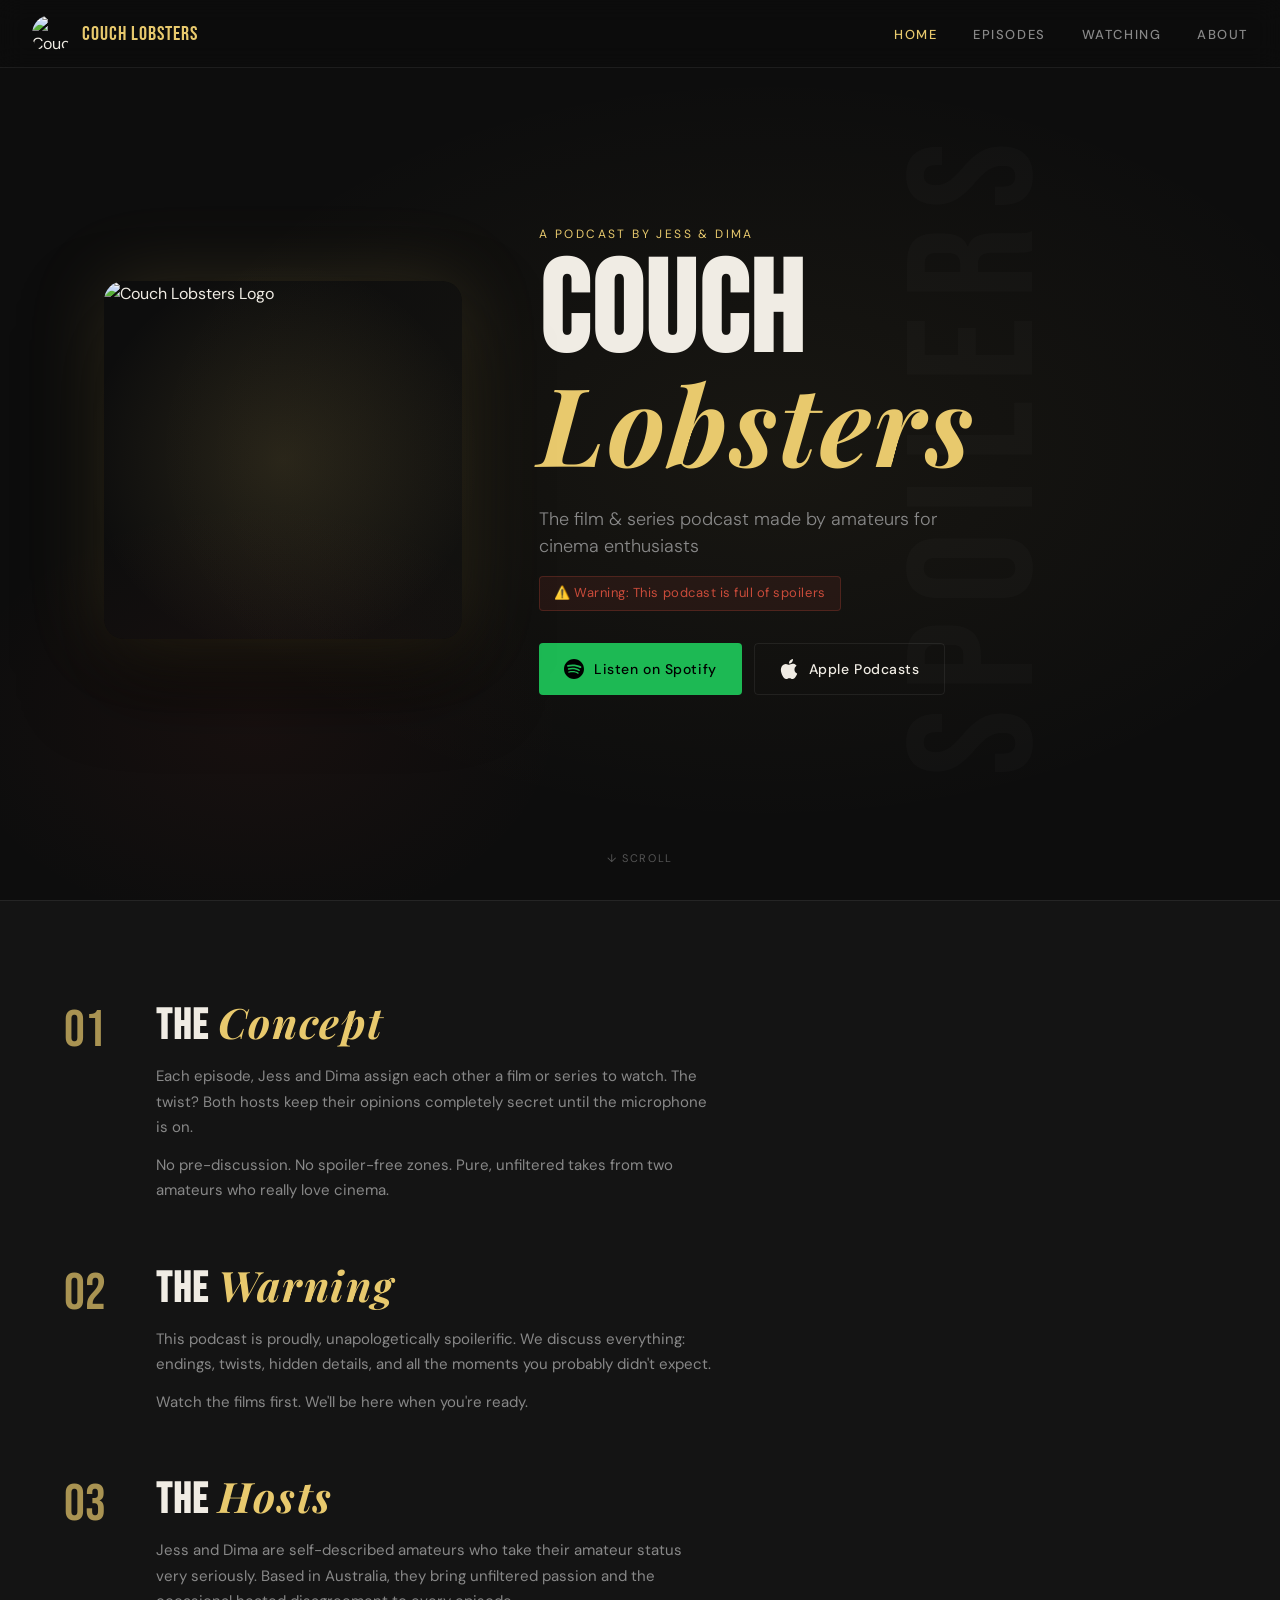
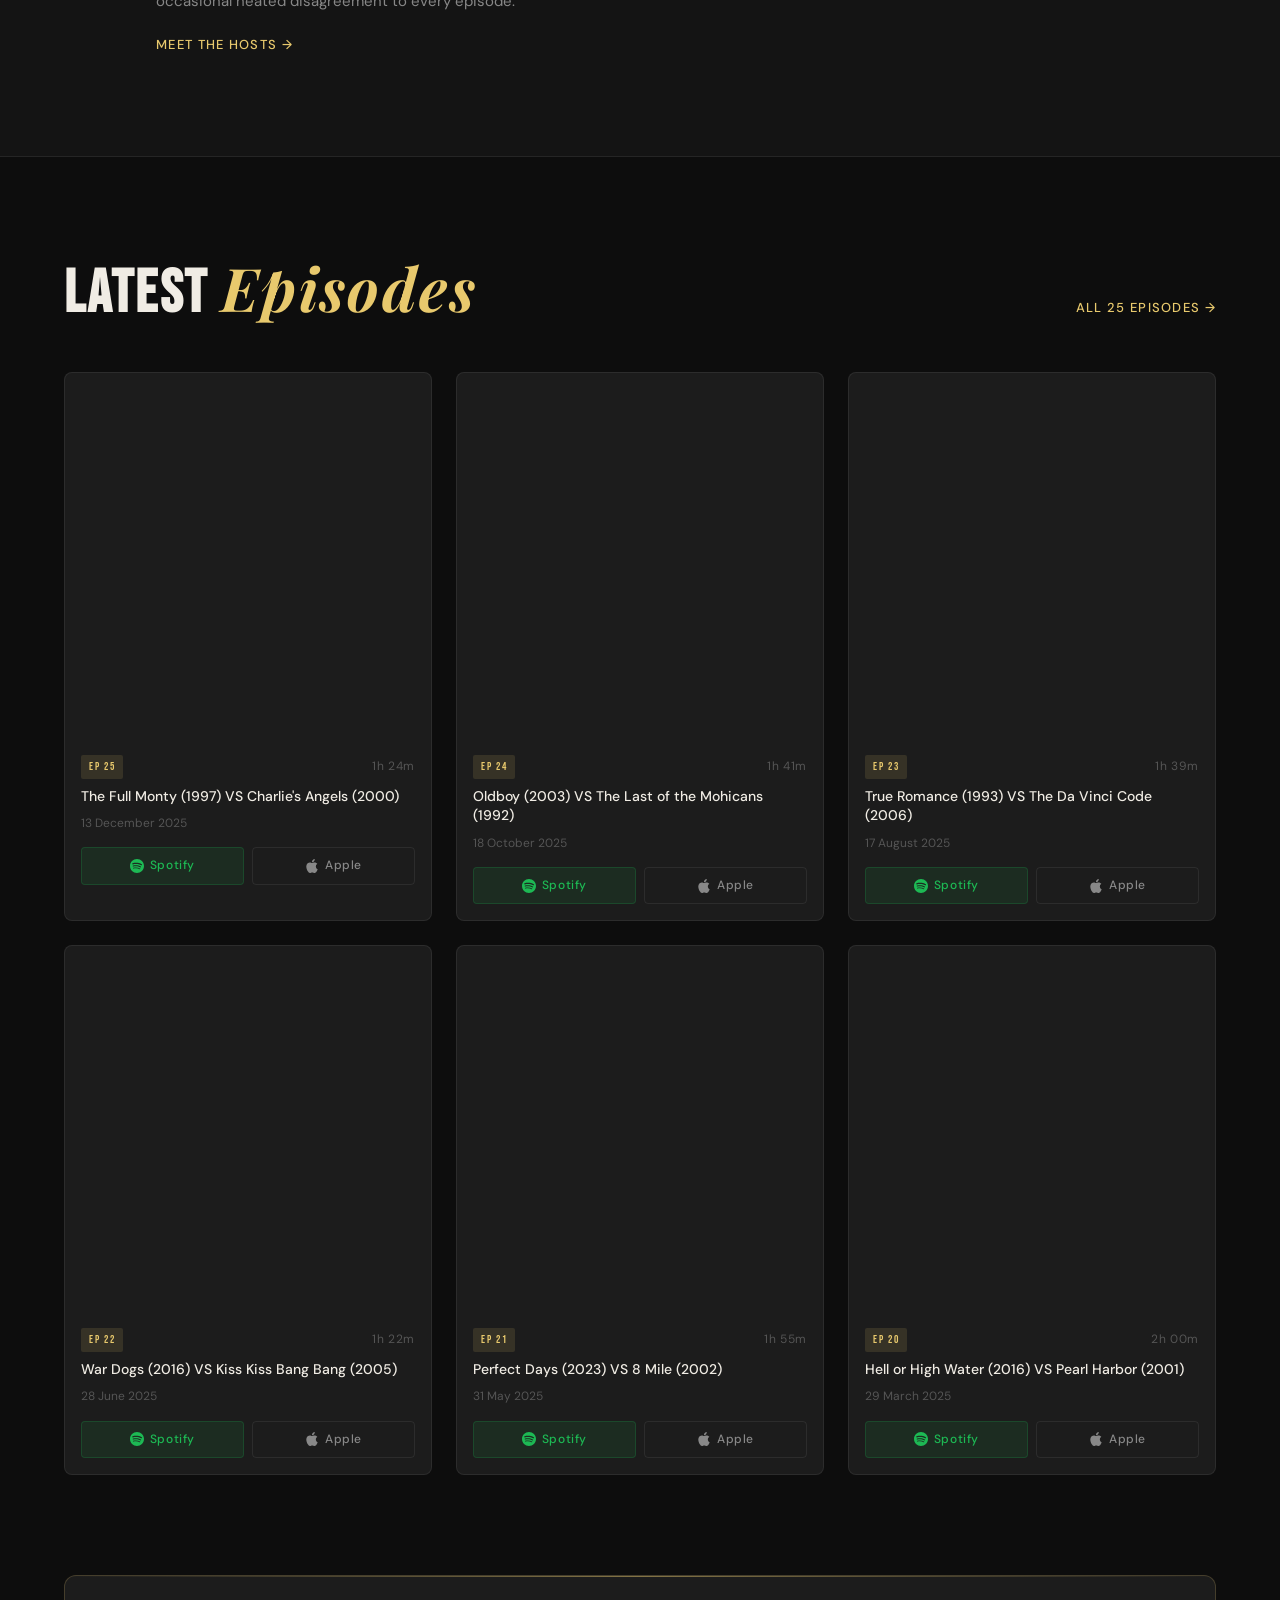
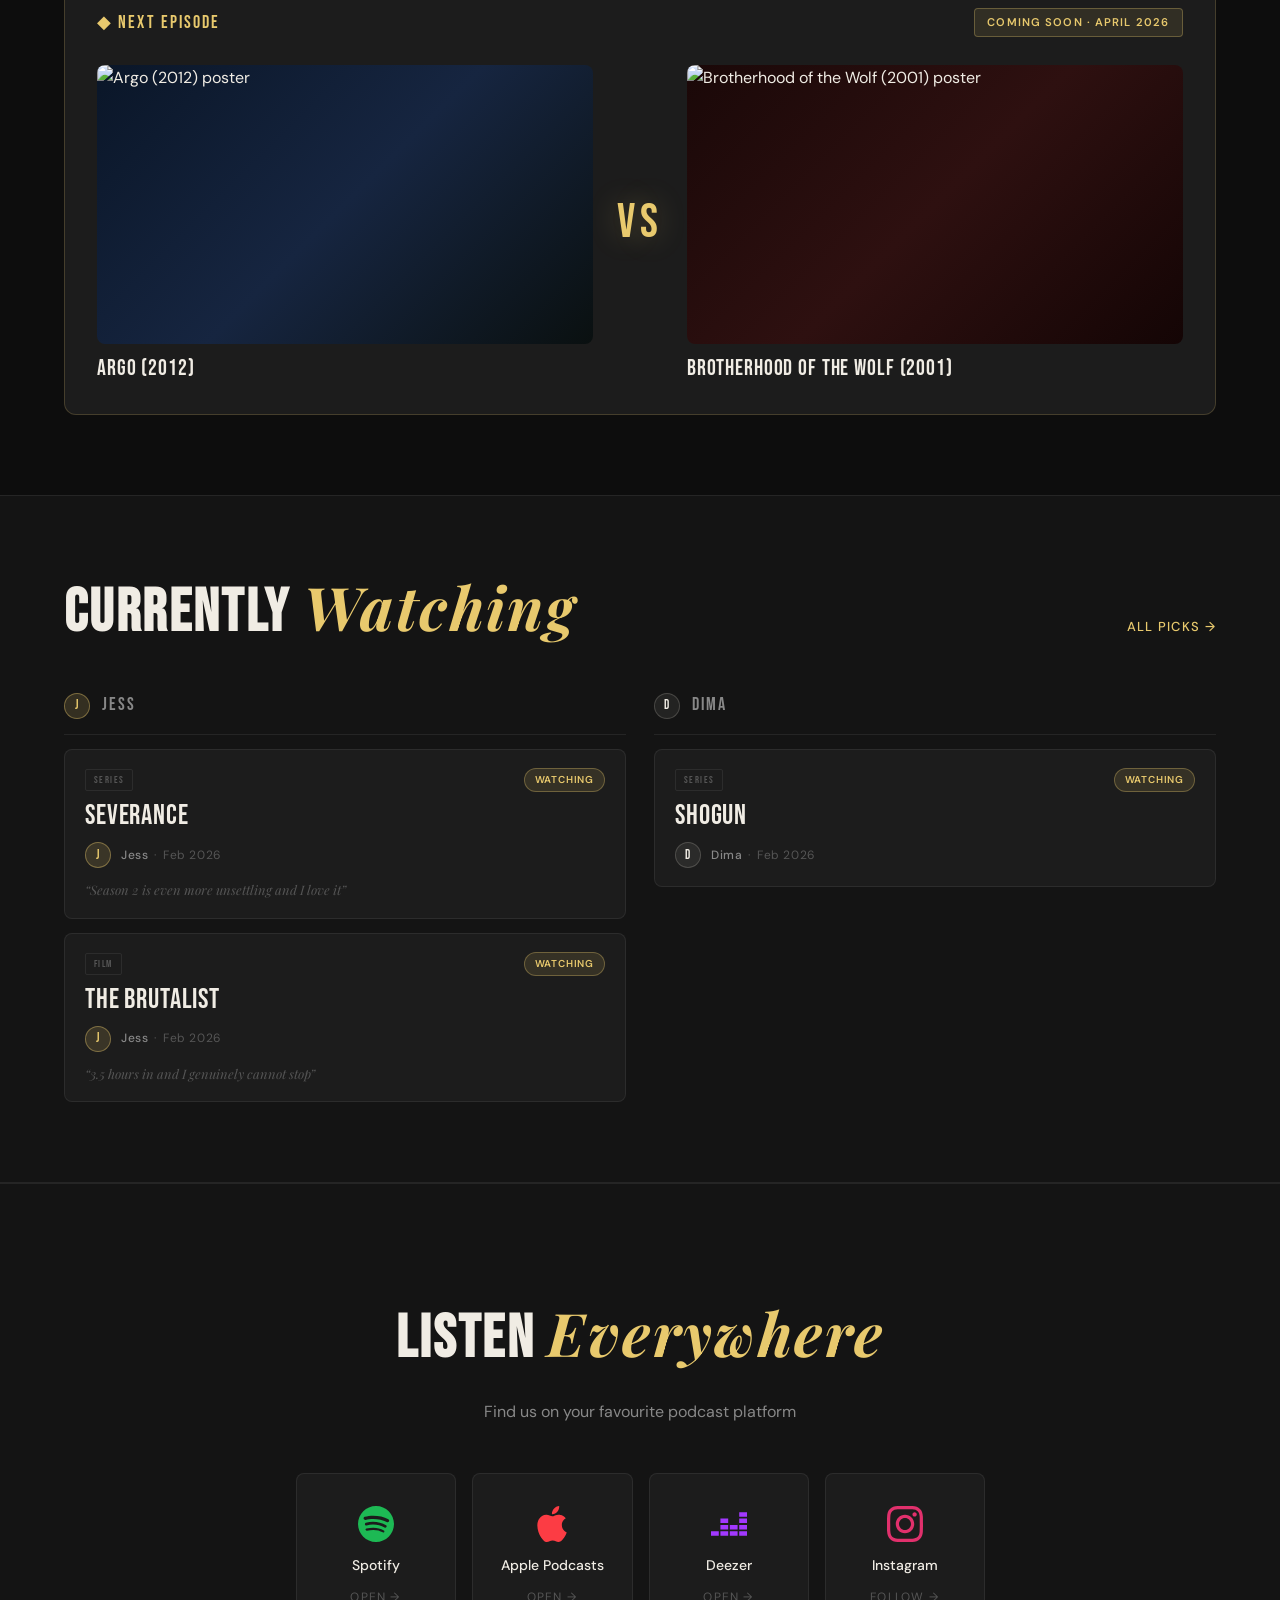
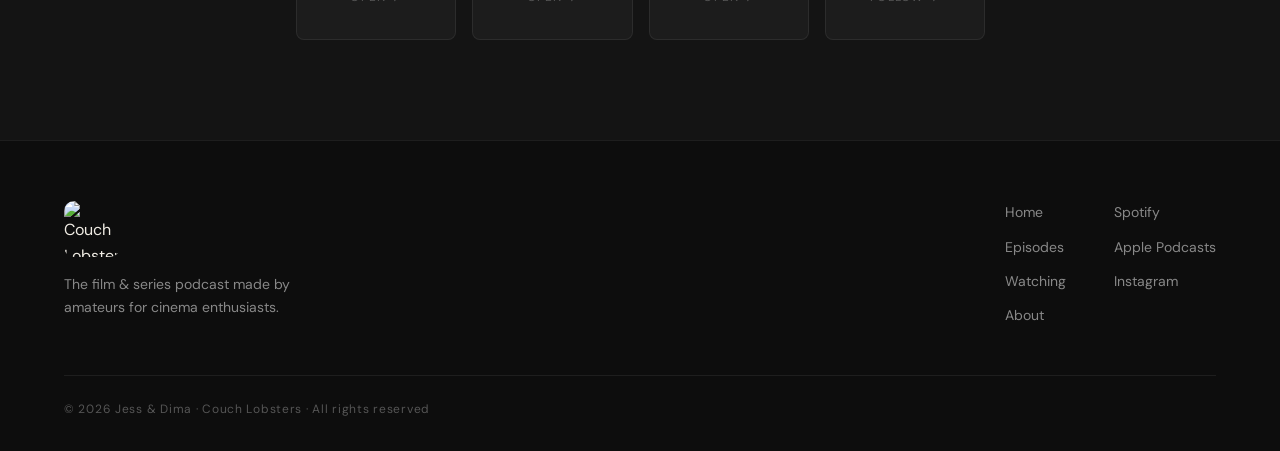
==== commit 49430f72: "feat: add What We're Watching feature with year filter (v1.2.0) - New watching.html page with filter" ====
--- a/index.html
+++ b/index.html
@@ -97,6 +97,7 @@
     <ul class="nav-links" id="navLinks">
       <li><a href="index.html" class="active">Home</a></li>
       <li><a href="episodes.html">Episodes</a></li>
+      <li><a href="watching.html">Watching</a></li>
       <li><a href="about.html">About</a></li>
     </ul>
   </nav>
@@ -175,6 +176,18 @@
     </div>
   </section>
 
+  <!-- CURRENTLY WATCHING TEASER -->
+  <section class="watching-preview">
+    <div class="container">
+      <div class="section-header">
+        <h2>Currently <em>Watching</em></h2>
+        <a href="watching.html" class="link-arrow">All picks →</a>
+      </div>
+      <!-- Populated by JS — renders items with status "Watching", split by host -->
+      <div class="watching-split" id="watchingTeaser"></div>
+    </div>
+  </section>
+
   <!-- LISTEN SECTION -->
   <section class="listen">
     <div class="container">
@@ -217,6 +230,7 @@
           <nav>
             <a href="index.html">Home</a>
             <a href="episodes.html">Episodes</a>
+            <a href="watching.html">Watching</a>
             <a href="about.html">About</a>
           </nav>
           <nav>
@@ -233,6 +247,7 @@
   </footer>
 
   <script src="episodes-data.js"></script>
+  <script src="watching-data.js"></script>
   <script src="main.js"></script>
 </body>
 </html>
--- a/style.css
+++ b/style.css
@@ -1012,3 +1012,302 @@
     aspect-ratio: 21/9;
   }
 }
+
+
+/* ============================================
+   WHAT WE'RE WATCHING — Shared Card Component
+   ============================================ */
+
+.watch-card {
+  background: var(--card);
+  border: 1px solid var(--border);
+  border-radius: var(--radius-lg);
+  padding: 18px 20px;
+  display: flex;
+  flex-direction: column;
+  gap: 10px;
+  transition: all var(--transition);
+}
+
+.watch-card:hover {
+  border-color: rgba(232, 201, 109, 0.22);
+  transform: translateY(-3px);
+  box-shadow: 0 16px 36px rgba(0, 0, 0, 0.35);
+}
+
+.watch-card-top {
+  display: flex;
+  justify-content: space-between;
+  align-items: center;
+  gap: 8px;
+  flex-wrap: wrap;
+}
+
+/* Film / Series type label */
+.watch-type-badge {
+  font-family: var(--font-display);
+  font-size: 10px;
+  letter-spacing: 0.14em;
+  color: var(--text-dim);
+  border: 1px solid var(--border);
+  padding: 2px 8px;
+  border-radius: 2px;
+}
+
+/* Status pill */
+.watch-status-badge {
+  font-size: 10px;
+  font-weight: 600;
+  letter-spacing: 0.08em;
+  text-transform: uppercase;
+  padding: 3px 10px;
+  border-radius: 20px;
+  white-space: nowrap;
+}
+
+.watch-status--watching {
+  background: rgba(232, 201, 109, 0.12);
+  border: 1px solid rgba(232, 201, 109, 0.32);
+  color: var(--accent);
+}
+
+.watch-status--watched {
+  background: rgba(90, 170, 115, 0.1);
+  border: 1px solid rgba(90, 170, 115, 0.25);
+  color: #7abb8a;
+}
+
+.watch-status--want {
+  background: rgba(201, 75, 58, 0.1);
+  border: 1px solid rgba(201, 75, 58, 0.25);
+  color: var(--accent2);
+}
+
+/* Title */
+.watch-title {
+  font-family: var(--font-display);
+  font-size: clamp(22px, 2.4vw, 28px);
+  letter-spacing: 0.03em;
+  line-height: 1;
+  color: var(--text);
+}
+
+/* Host row */
+.watch-meta {
+  display: flex;
+  align-items: center;
+  gap: 10px;
+  margin-top: 2px;
+}
+
+/* Initial avatar circle */
+.watch-avatar {
+  width: 26px;
+  height: 26px;
+  border-radius: 50%;
+  display: flex;
+  align-items: center;
+  justify-content: center;
+  font-family: var(--font-display);
+  font-size: 13px;
+  letter-spacing: 0.04em;
+  flex-shrink: 0;
+}
+
+.watch-avatar--jess {
+  background: rgba(232, 201, 109, 0.15);
+  border: 1px solid rgba(232, 201, 109, 0.4);
+  color: var(--accent);
+}
+
+.watch-avatar--dima {
+  background: rgba(240, 236, 228, 0.07);
+  border: 1px solid rgba(240, 236, 228, 0.18);
+  color: var(--text);
+}
+
+.watch-meta-text {
+  font-size: 12px;
+  color: var(--text-dim);
+  letter-spacing: 0.05em;
+  display: flex;
+  align-items: center;
+  gap: 6px;
+}
+
+.watch-who { color: var(--text-muted); font-weight: 500; }
+
+/* Optional italic note */
+.watch-note {
+  font-family: var(--font-serif);
+  font-style: italic;
+  font-size: 13px;
+  color: var(--text-dim);
+  line-height: 1.5;
+  margin-top: 2px;
+}
+
+/* Empty state (homepage col or full grid) */
+.watch-empty {
+  font-size: 14px;
+  color: var(--text-dim);
+  font-style: italic;
+  padding: 16px 0;
+}
+
+
+/* ============================================
+   WHAT WE'RE WATCHING — Homepage Teaser
+   ============================================ */
+
+.watching-preview {
+  padding: 80px 0;
+  background: var(--bg2);
+  border-top: 1px solid var(--border);
+  border-bottom: 1px solid var(--border);
+}
+
+/* Two-column host split (Jess | Dima) */
+.watching-split {
+  display: grid;
+  grid-template-columns: 1fr 1fr;
+  gap: 28px;
+}
+
+.watching-host-col {
+  display: flex;
+  flex-direction: column;
+  gap: 14px;
+}
+
+/* "J JESS" / "D DIMA" column header */
+.watching-host-label {
+  display: flex;
+  align-items: center;
+  gap: 12px;
+  padding-bottom: 14px;
+  border-bottom: 1px solid var(--border);
+  font-family: var(--font-display);
+  font-size: 18px;
+  letter-spacing: 0.12em;
+  color: var(--text-muted);
+}
+
+
+/* ============================================
+   WHAT WE'RE WATCHING — Full Page
+   ============================================ */
+
+.watching-page {
+  padding: 120px 0 100px;
+}
+
+.watching-page-intro {
+  font-size: 15px;
+  color: var(--text-muted);
+  line-height: 1.7;
+  max-width: 560px;
+  margin-bottom: 12px;
+}
+
+.watch-count {
+  font-size: 13px;
+  color: var(--text-dim);
+  letter-spacing: 0.08em;
+  margin-bottom: 36px;
+}
+
+/* Filter bar */
+.watch-filters {
+  display: flex;
+  gap: 20px;
+  align-items: center;
+  margin-bottom: 40px;
+  flex-wrap: wrap;
+}
+
+.watch-filter-group {
+  display: flex;
+  gap: 6px;
+  flex-wrap: wrap;
+}
+
+/* Vertical divider between status and person groups */
+.watch-filter-divider {
+  width: 1px;
+  height: 24px;
+  background: var(--border);
+  flex-shrink: 0;
+  align-self: center;
+}
+
+.watch-filter-btn {
+  background: transparent;
+  border: 1px solid var(--border);
+  color: var(--text-muted);
+  font-family: var(--font-body);
+  font-size: 12px;
+  font-weight: 500;
+  letter-spacing: 0.08em;
+  text-transform: uppercase;
+  padding: 6px 14px;
+  border-radius: 20px;
+  cursor: pointer;
+  transition: all var(--transition);
+}
+
+.watch-filter-btn:hover {
+  border-color: rgba(232, 201, 109, 0.3);
+  color: var(--text);
+}
+
+.watch-filter-btn.active {
+  background: var(--accent-soft);
+  border-color: rgba(232, 201, 109, 0.4);
+  color: var(--accent);
+}
+
+/* Card grid */
+.watch-grid {
+  display: grid;
+  grid-template-columns: repeat(auto-fill, minmax(280px, 1fr));
+  gap: 20px;
+}
+
+.watch-empty--full {
+  grid-column: 1 / -1;
+  text-align: center;
+  padding: 80px 0;
+  font-size: 15px;
+  color: var(--text-dim);
+  font-style: italic;
+}
+
+
+/* ============================================
+   WATCHING — Responsive
+   ============================================ */
+
+@media (max-width: 768px) {
+  .watching-split {
+    grid-template-columns: 1fr;
+  }
+
+  .watch-filters {
+    gap: 10px;
+  }
+
+  .watch-filter-divider {
+    display: none;
+  }
+}
+
+@media (max-width: 480px) {
+  .watch-grid { grid-template-columns: 1fr; }
+}
+
+/* Year filter wrapper — hidden until JS detects 2+ distinct years in the data.
+   display:contents makes the wrapper invisible as a flex item so the nested divider
+   and year pill group participate directly in the parent flex layout. */
+.watch-filter-year-wrapper { display: none; }
+.watch-filter-year-wrapper.is-visible { display: contents; }
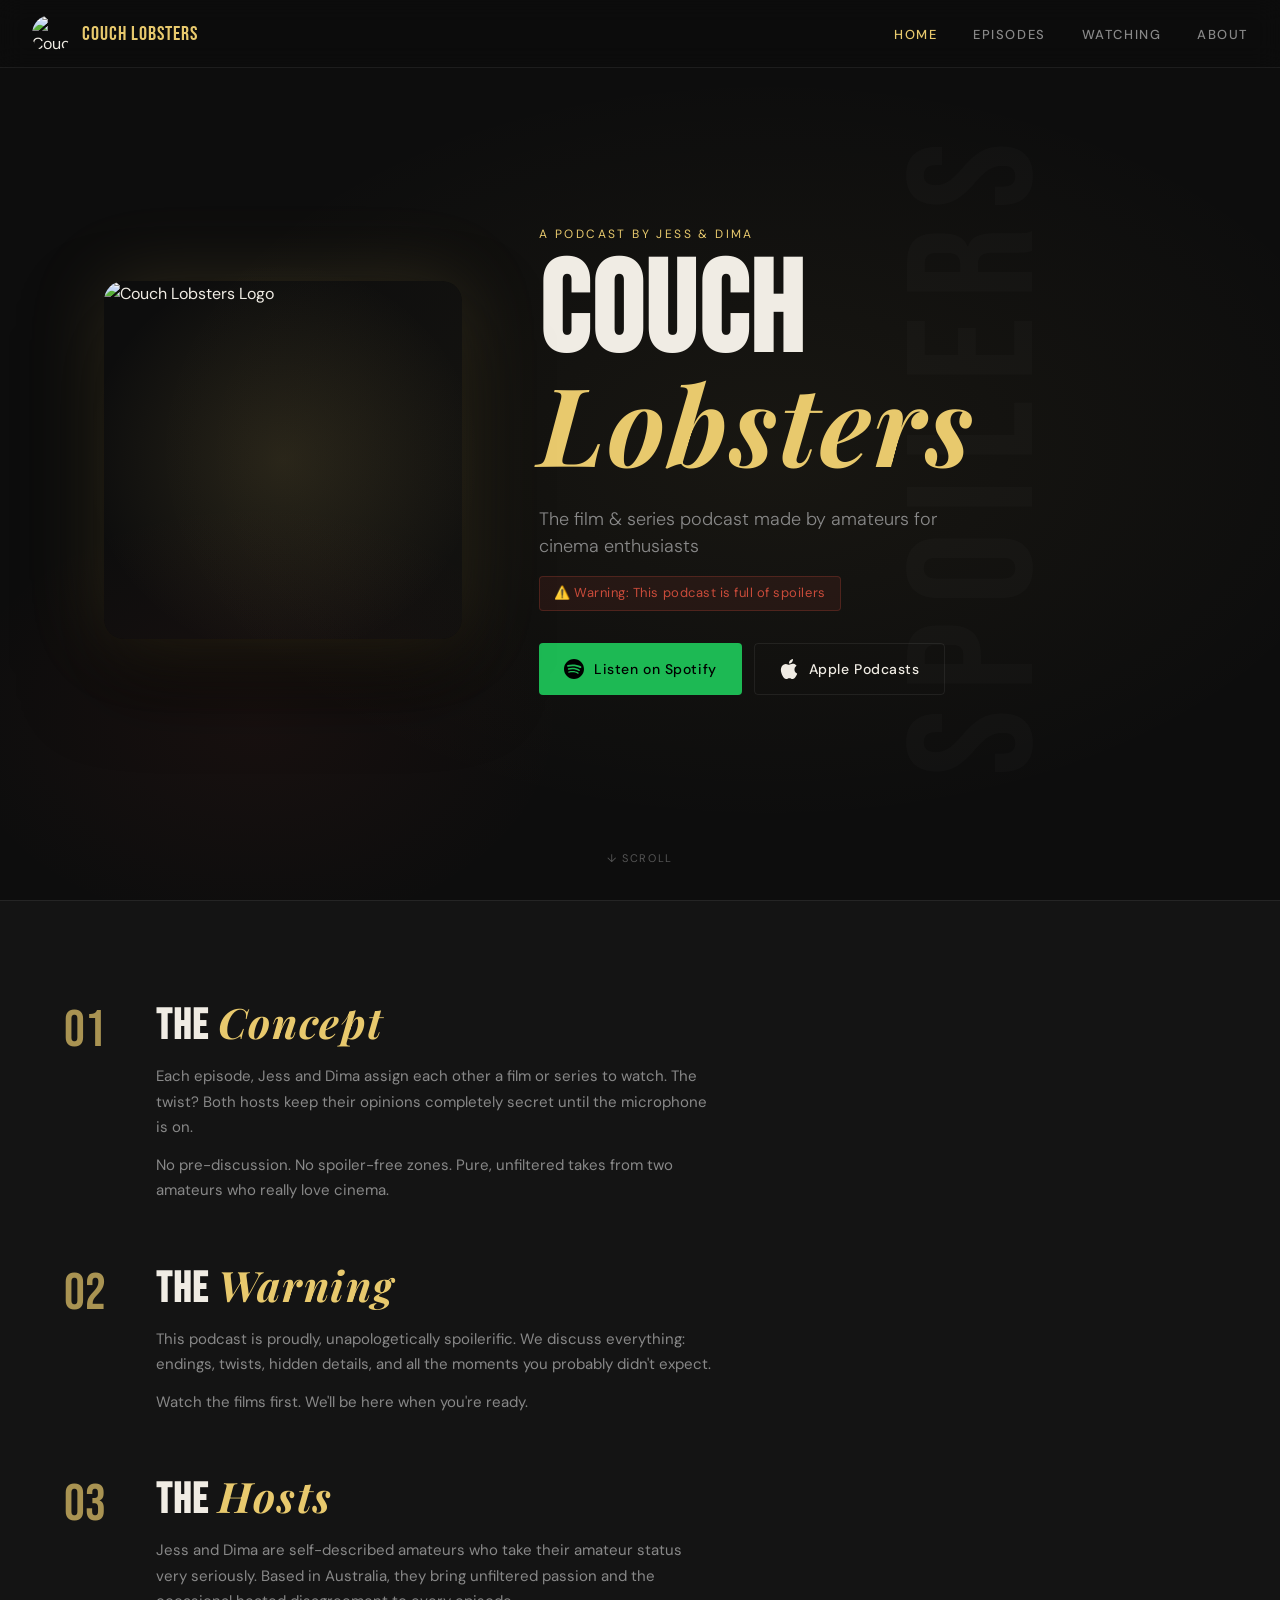
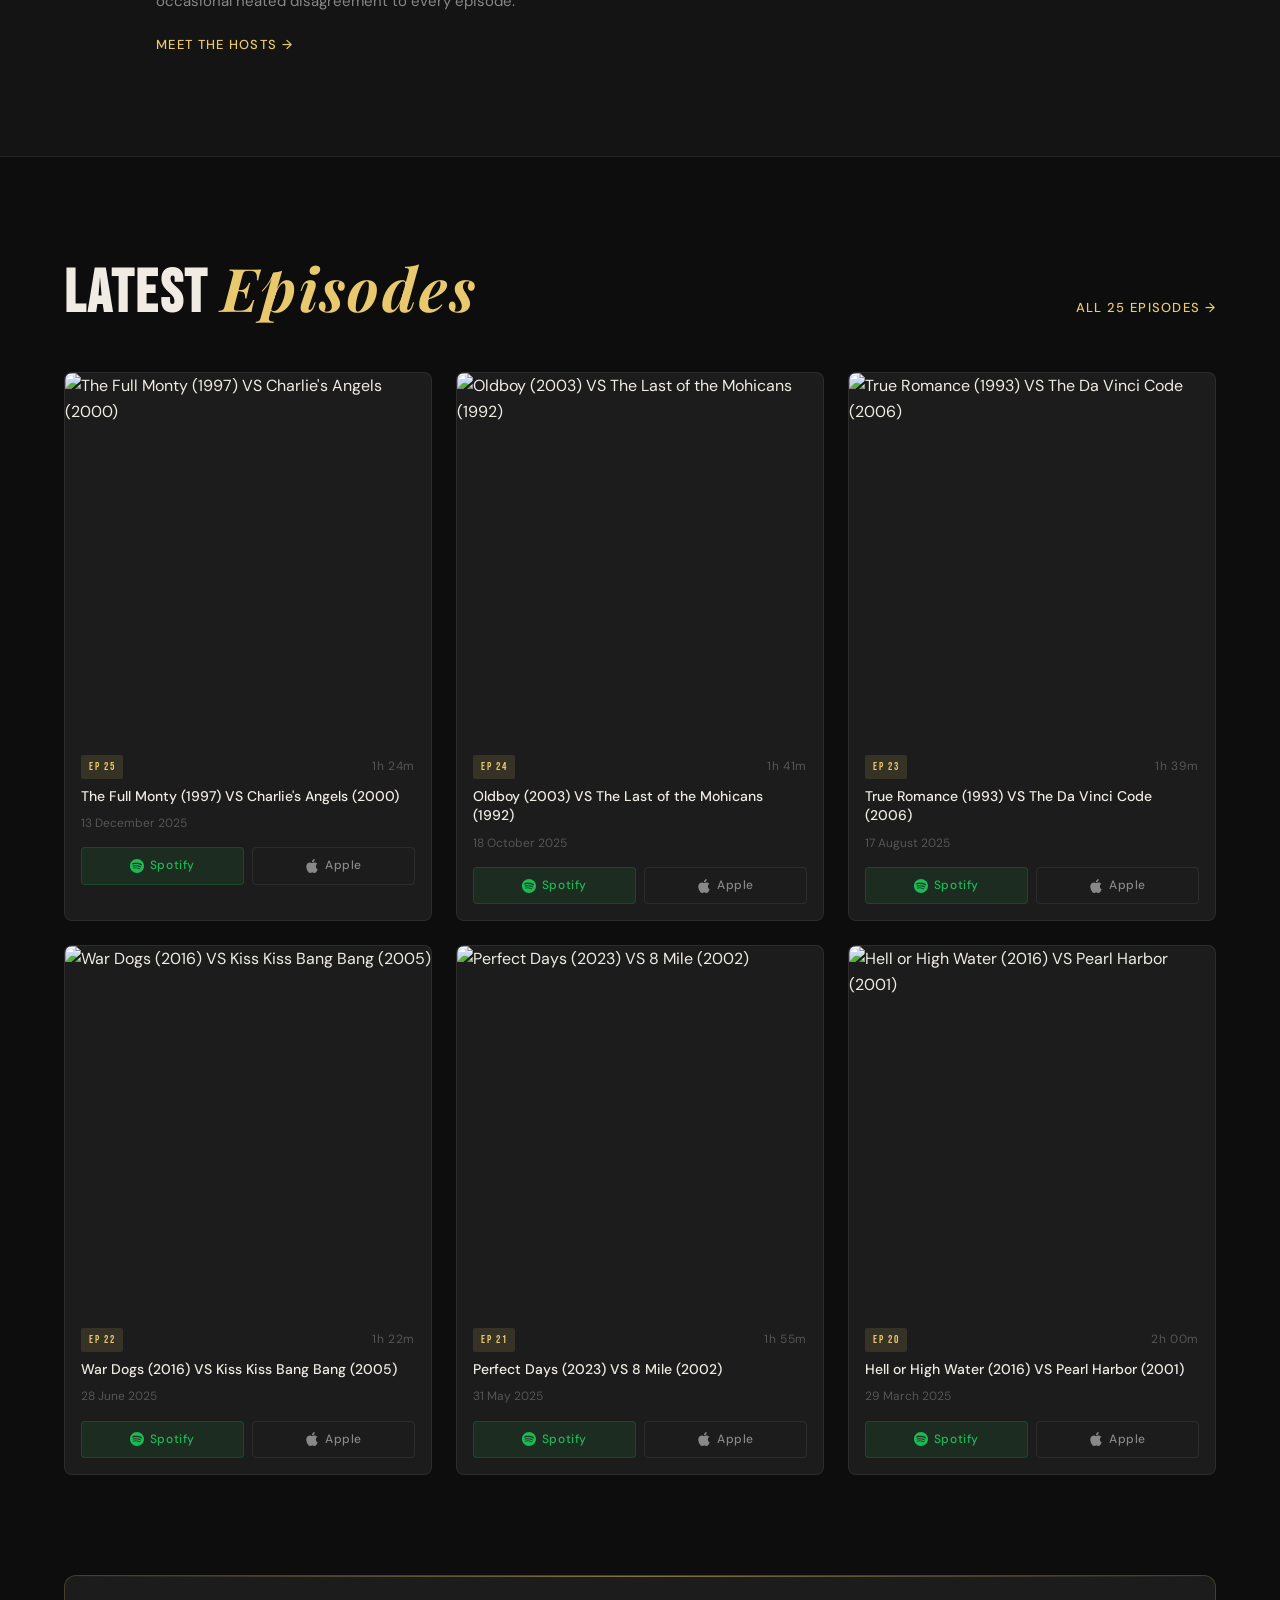
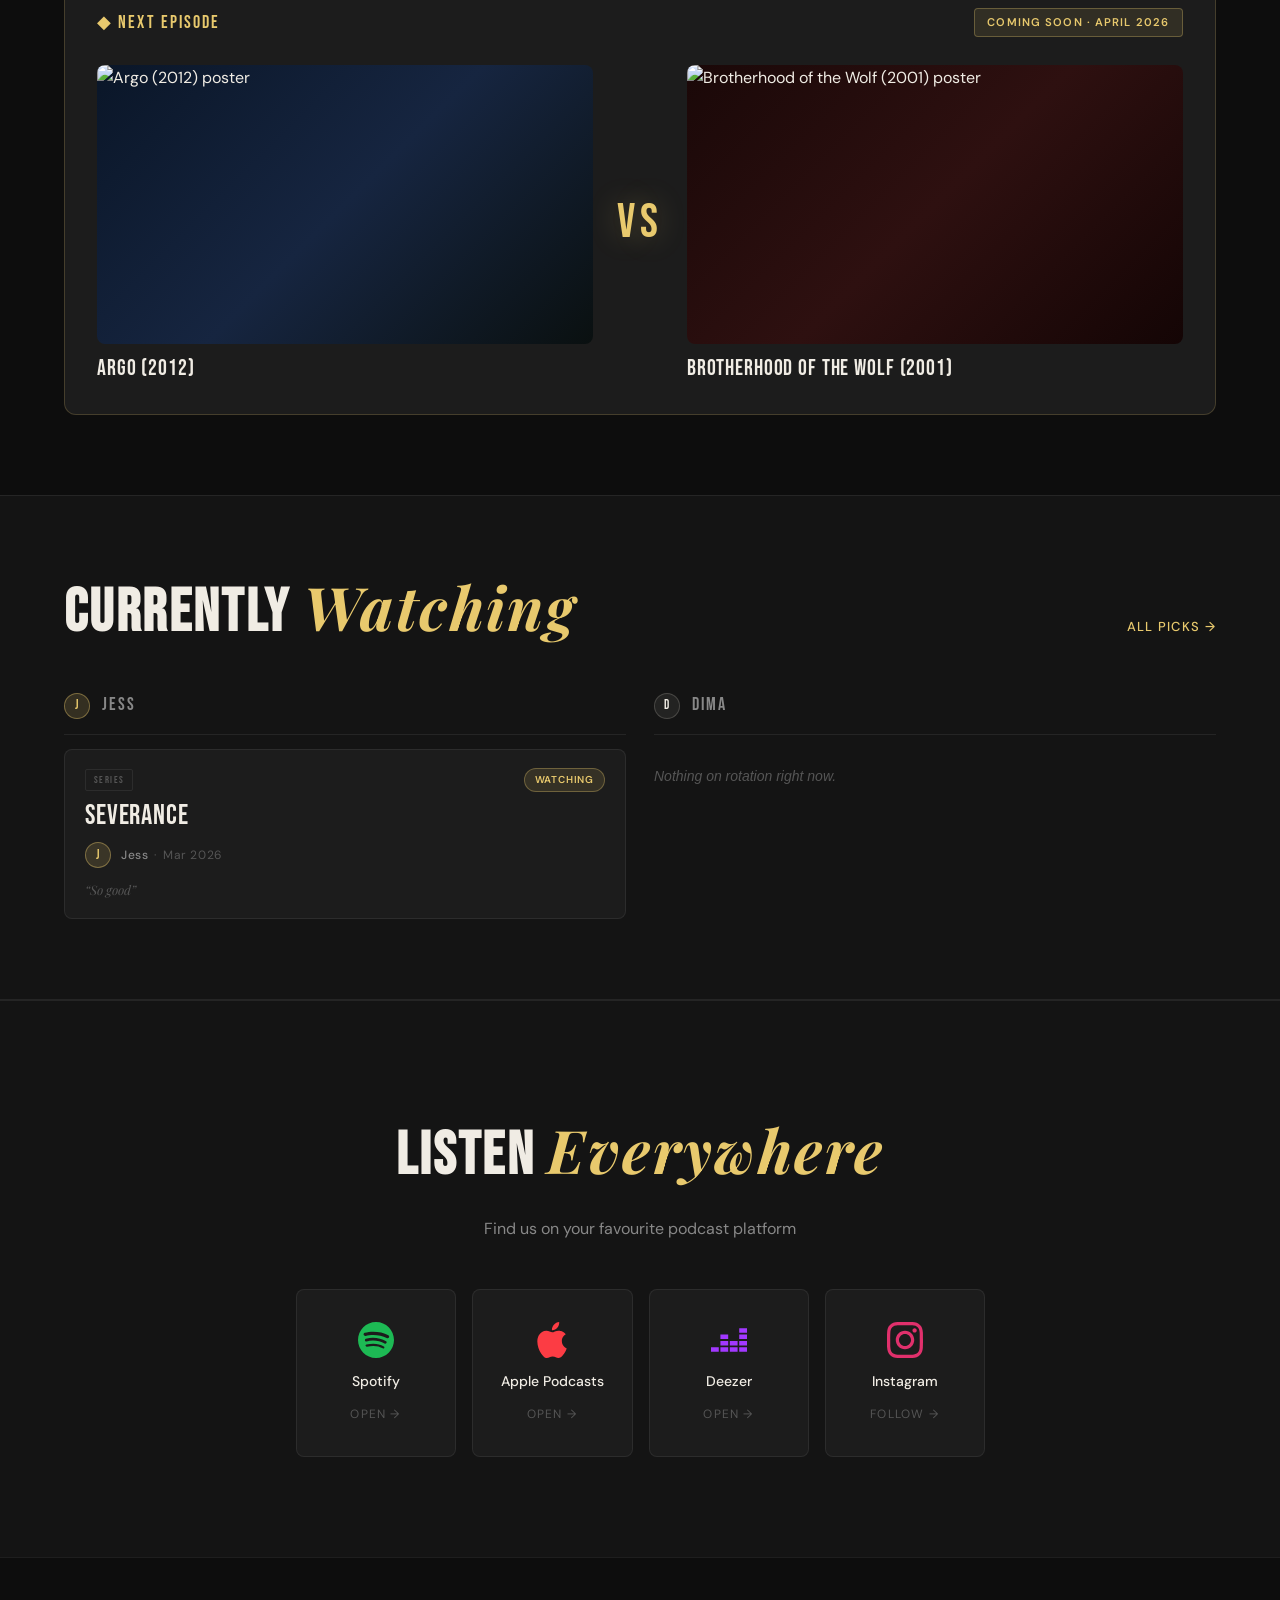
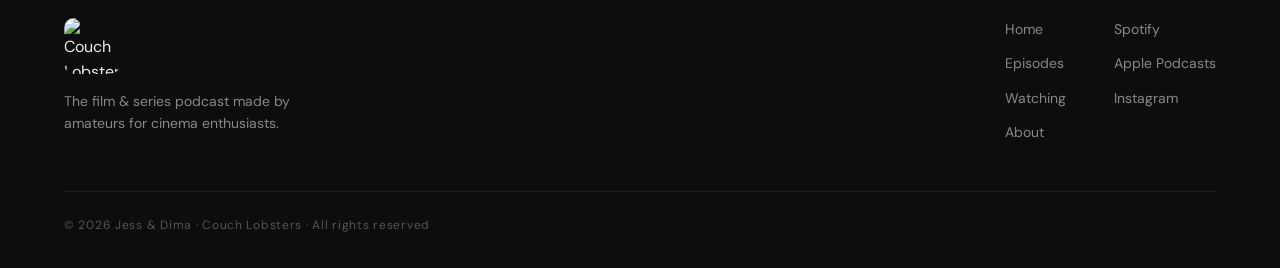
==== commit b029f932: "fix: SEO and security audit — add HSTS, og:image dims, noreferrer, sitemap entries SEO fixes: - Add " ====
--- a/index.html
+++ b/index.html
@@ -15,6 +15,8 @@
   <meta property="og:title" content="Couch Lobsters — Film & Series Podcast">
   <meta property="og:description" content="The film & series podcast made by amateurs for cinema enthusiasts. Jess & Dima assign each other movies and TV shows, keeping opinions secret until recording day. Spoilers guaranteed.">
   <meta property="og:image" content="https://i.scdn.co/image/ab67656300005f1f898fffb9a93ea6da74e342d6">
+  <meta property="og:image:width" content="640">
+  <meta property="og:image:height" content="640">
   <meta property="og:image:alt" content="Couch Lobsters podcast logo">
 
   <!-- Twitter Card -->
@@ -116,11 +118,11 @@
         <p class="hero-tagline">The film &amp; series podcast made by amateurs for cinema enthusiasts</p>
         <p class="hero-warning">⚠️ Warning: This podcast is full of spoilers</p>
         <div class="hero-cta">
-          <a href="https://open.spotify.com/show/6KbzgmH3YRS2mc0cbjd82y" target="_blank" rel="noopener" class="btn-platform btn-spotify">
+          <a href="https://open.spotify.com/show/6KbzgmH3YRS2mc0cbjd82y" target="_blank" rel="noopener noreferrer" class="btn-platform btn-spotify">
             <svg viewBox="0 0 24 24" fill="currentColor"><path d="M12 0C5.4 0 0 5.4 0 12s5.4 12 12 12 12-5.4 12-12S18.66 0 12 0zm5.521 17.34c-.24.359-.66.48-1.021.24-2.82-1.74-6.36-2.101-10.561-1.141-.418.122-.779-.179-.899-.539-.12-.421.18-.78.54-.9 4.56-1.021 8.52-.6 11.64 1.32.42.18.479.659.301 1.02zm1.44-3.3c-.301.42-.841.6-1.262.3-3.239-1.98-8.159-2.58-11.939-1.38-.479.12-1.02-.12-1.14-.6-.12-.48.12-1.021.6-1.141C9.6 9.9 15 10.561 18.72 12.84c.361.181.54.78.241 1.2zm.12-3.36C15.24 8.4 8.82 8.16 5.16 9.301c-.6.179-1.2-.181-1.38-.721-.18-.601.18-1.2.72-1.381 4.26-1.26 11.28-1.02 15.721 1.621.539.3.719 1.02.419 1.56-.299.421-1.02.599-1.559.3z"/></svg>
             Listen on Spotify
           </a>
-          <a href="https://podcasts.apple.com/au/podcast/couch-lobsters/id1681472927" target="_blank" rel="noopener" class="btn-platform btn-apple">
+          <a href="https://podcasts.apple.com/au/podcast/couch-lobsters/id1681472927" target="_blank" rel="noopener noreferrer" class="btn-platform btn-apple">
             <svg viewBox="0 0 24 24" fill="currentColor"><path d="M12.152 6.896c-.948 0-2.415-1.078-3.96-1.04-2.04.027-3.91 1.183-4.961 3.014-2.117 3.675-.546 9.103 1.519 12.09 1.013 1.454 2.208 3.09 3.792 3.039 1.52-.065 2.09-.987 3.935-.987 1.831 0 2.35.987 3.96.948 1.637-.026 2.676-1.48 3.676-2.948 1.156-1.688 1.636-3.325 1.662-3.415-.039-.013-3.182-1.221-3.22-4.857-.026-3.04 2.48-4.494 2.597-4.559-1.429-2.09-3.623-2.324-4.39-2.376-2-.156-3.675 1.09-4.61 1.09zM15.53 3.83c.843-1.012 1.4-2.427 1.245-3.83-1.207.052-2.662.805-3.532 1.818-.78.896-1.454 2.338-1.273 3.714 1.338.104 2.715-.688 3.559-1.701"/></svg>
             Apple Podcasts
           </a>
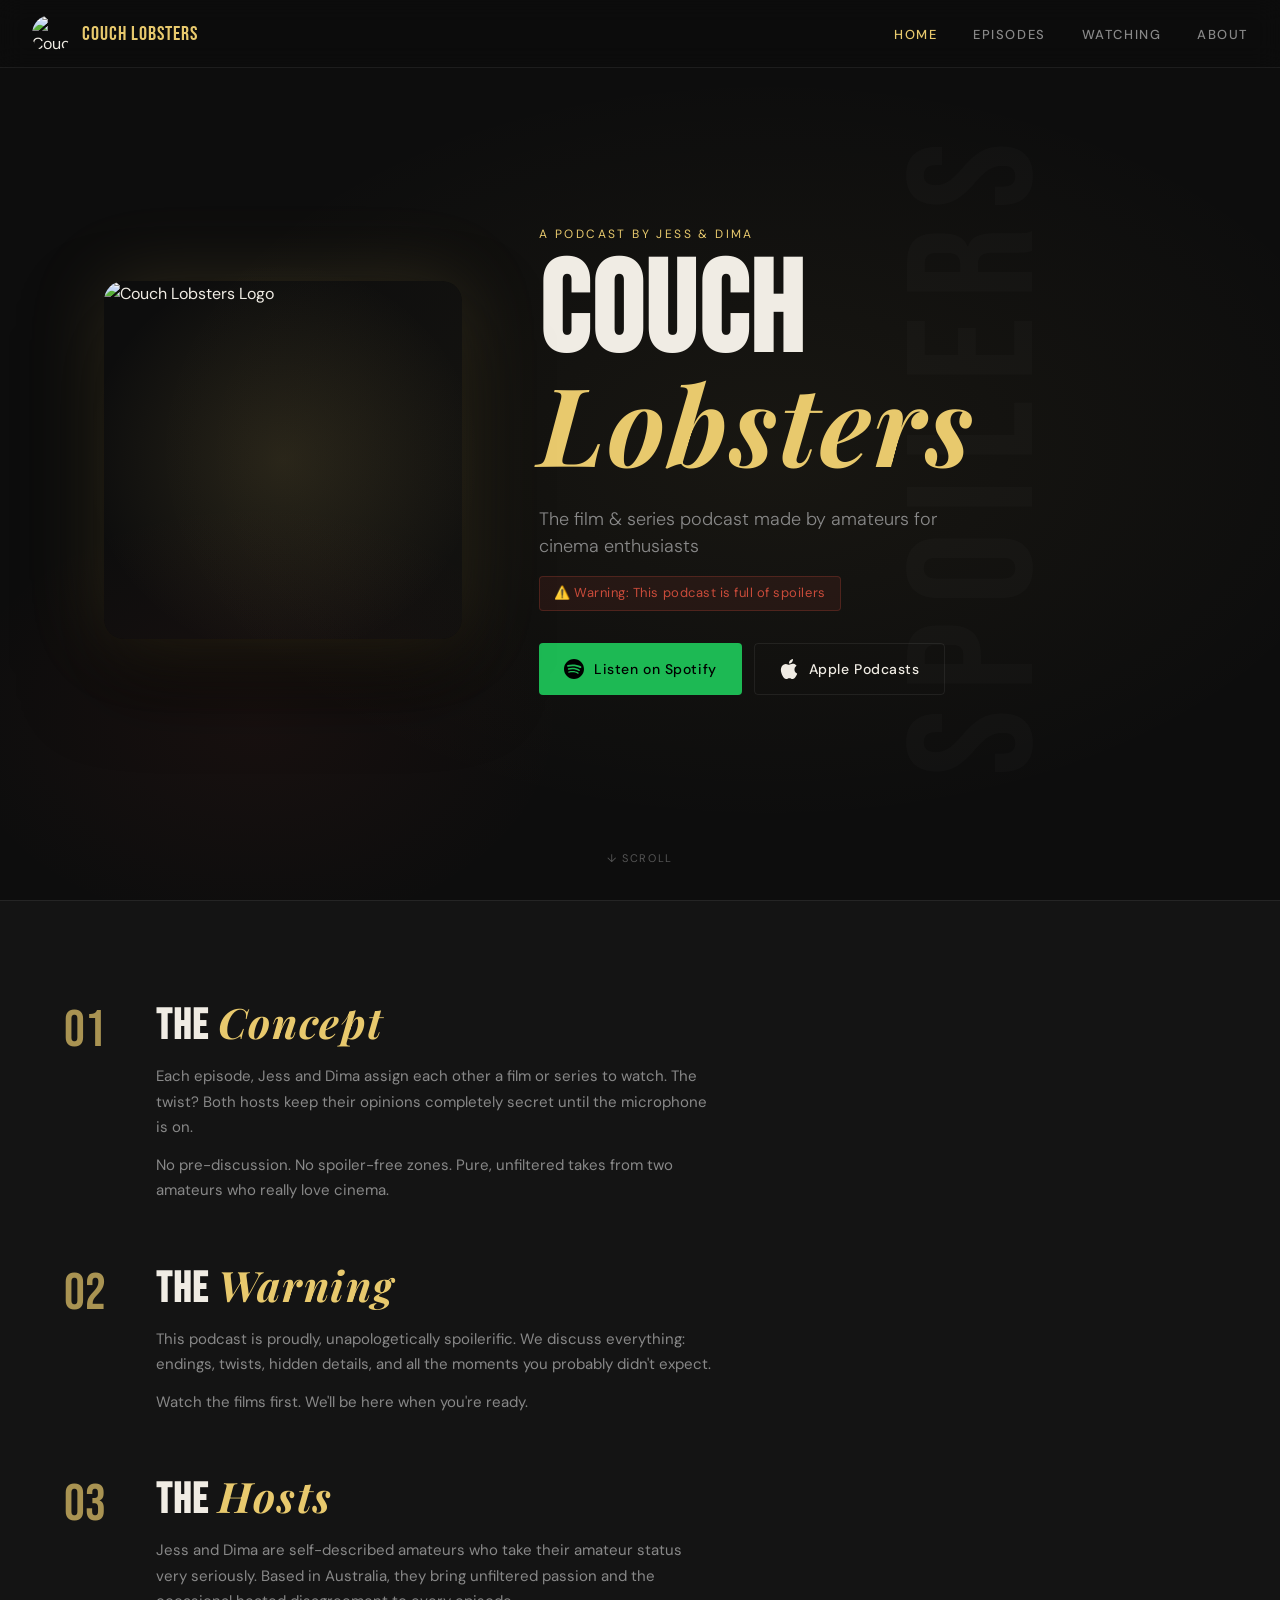
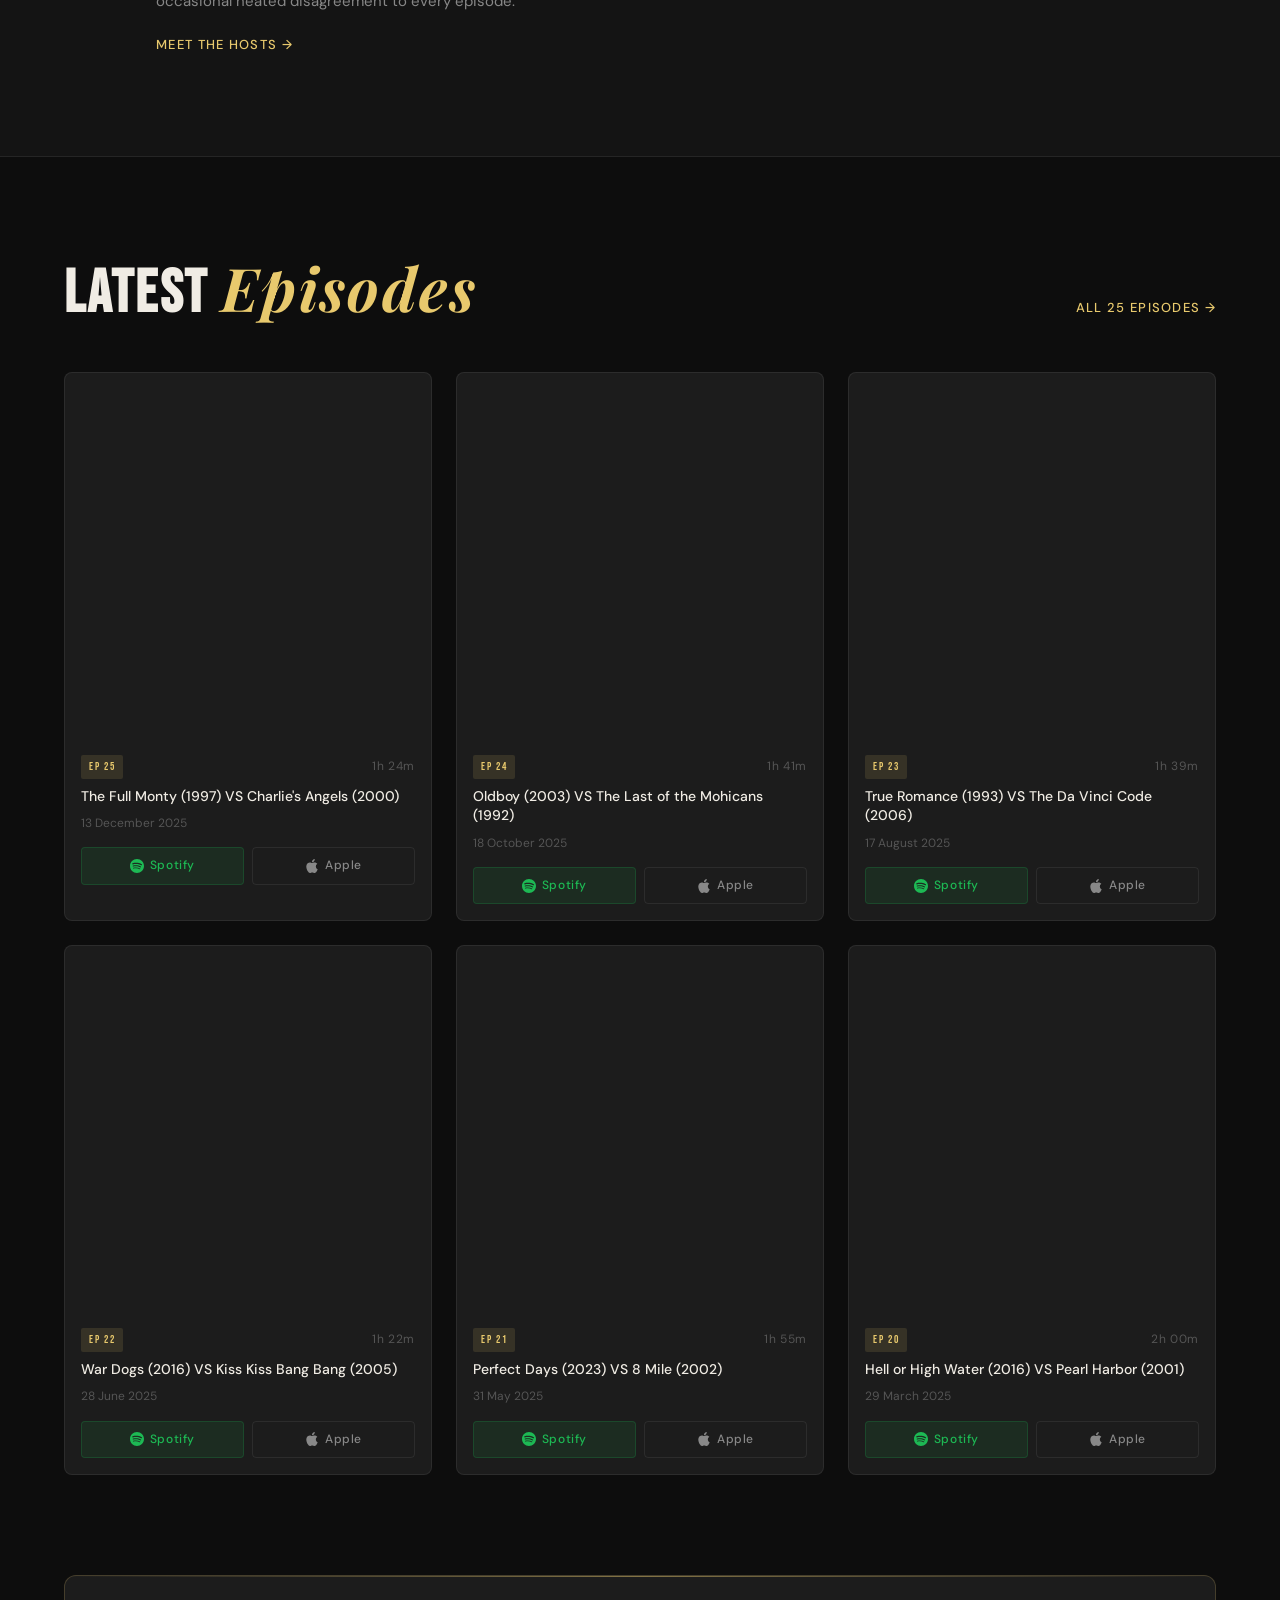
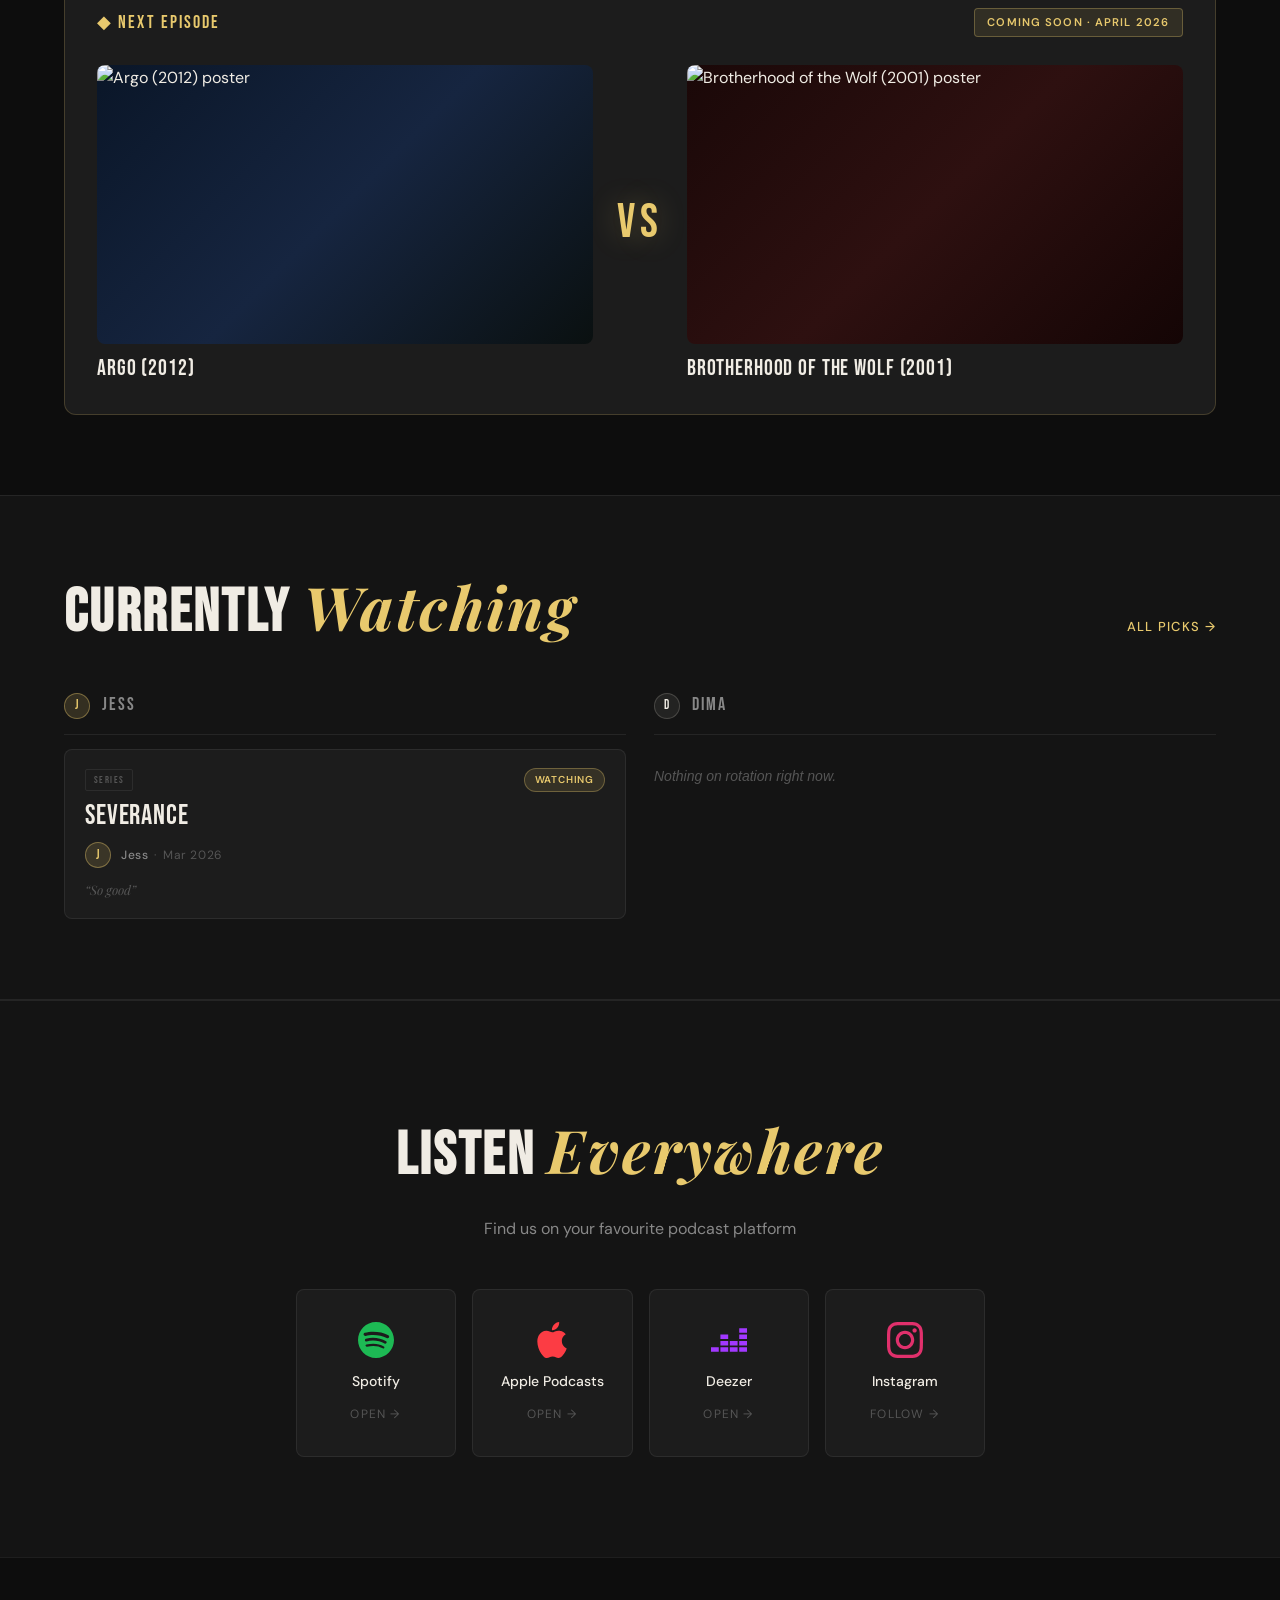
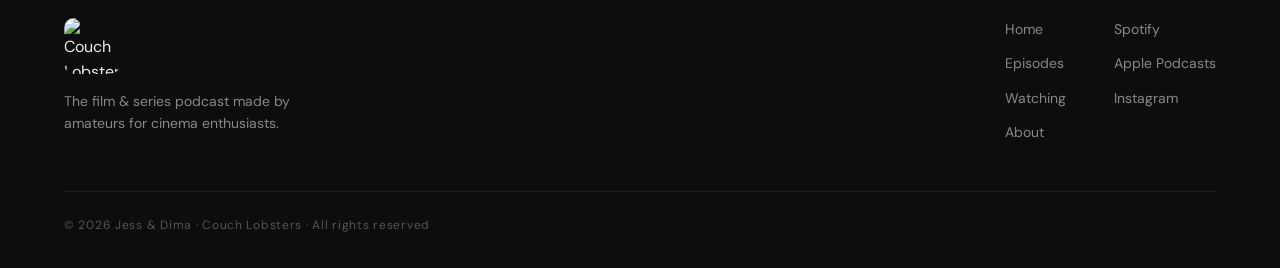
==== commit 43696a0d: "fix: self-host favicon to fix Safari tab icon on homepage favicon.jpg downloaded from Spotify CDN an" ====
--- a/index.html
+++ b/index.html
@@ -82,8 +82,8 @@
   <link rel="preconnect" href="https://fonts.gstatic.com" crossorigin>
   <link href="https://fonts.googleapis.com/css2?family=Bebas+Neue&family=DM+Sans:ital,opsz,wght@0,9..40,300;0,9..40,400;0,9..40,500;1,9..40,300&family=Playfair+Display:ital@1&display=swap" rel="stylesheet">
   <link rel="stylesheet" href="style.css">
-  <link rel="icon" type="image/png" href="https://i.scdn.co/image/ab67656300005f1f898fffb9a93ea6da74e342d6">
-  <link rel="apple-touch-icon" href="https://i.scdn.co/image/ab67656300005f1f898fffb9a93ea6da74e342d6">
+  <link rel="icon" type="image/jpeg" href="favicon.jpg">
+  <link rel="apple-touch-icon" href="favicon.jpg">
 </head>
 <body>
 
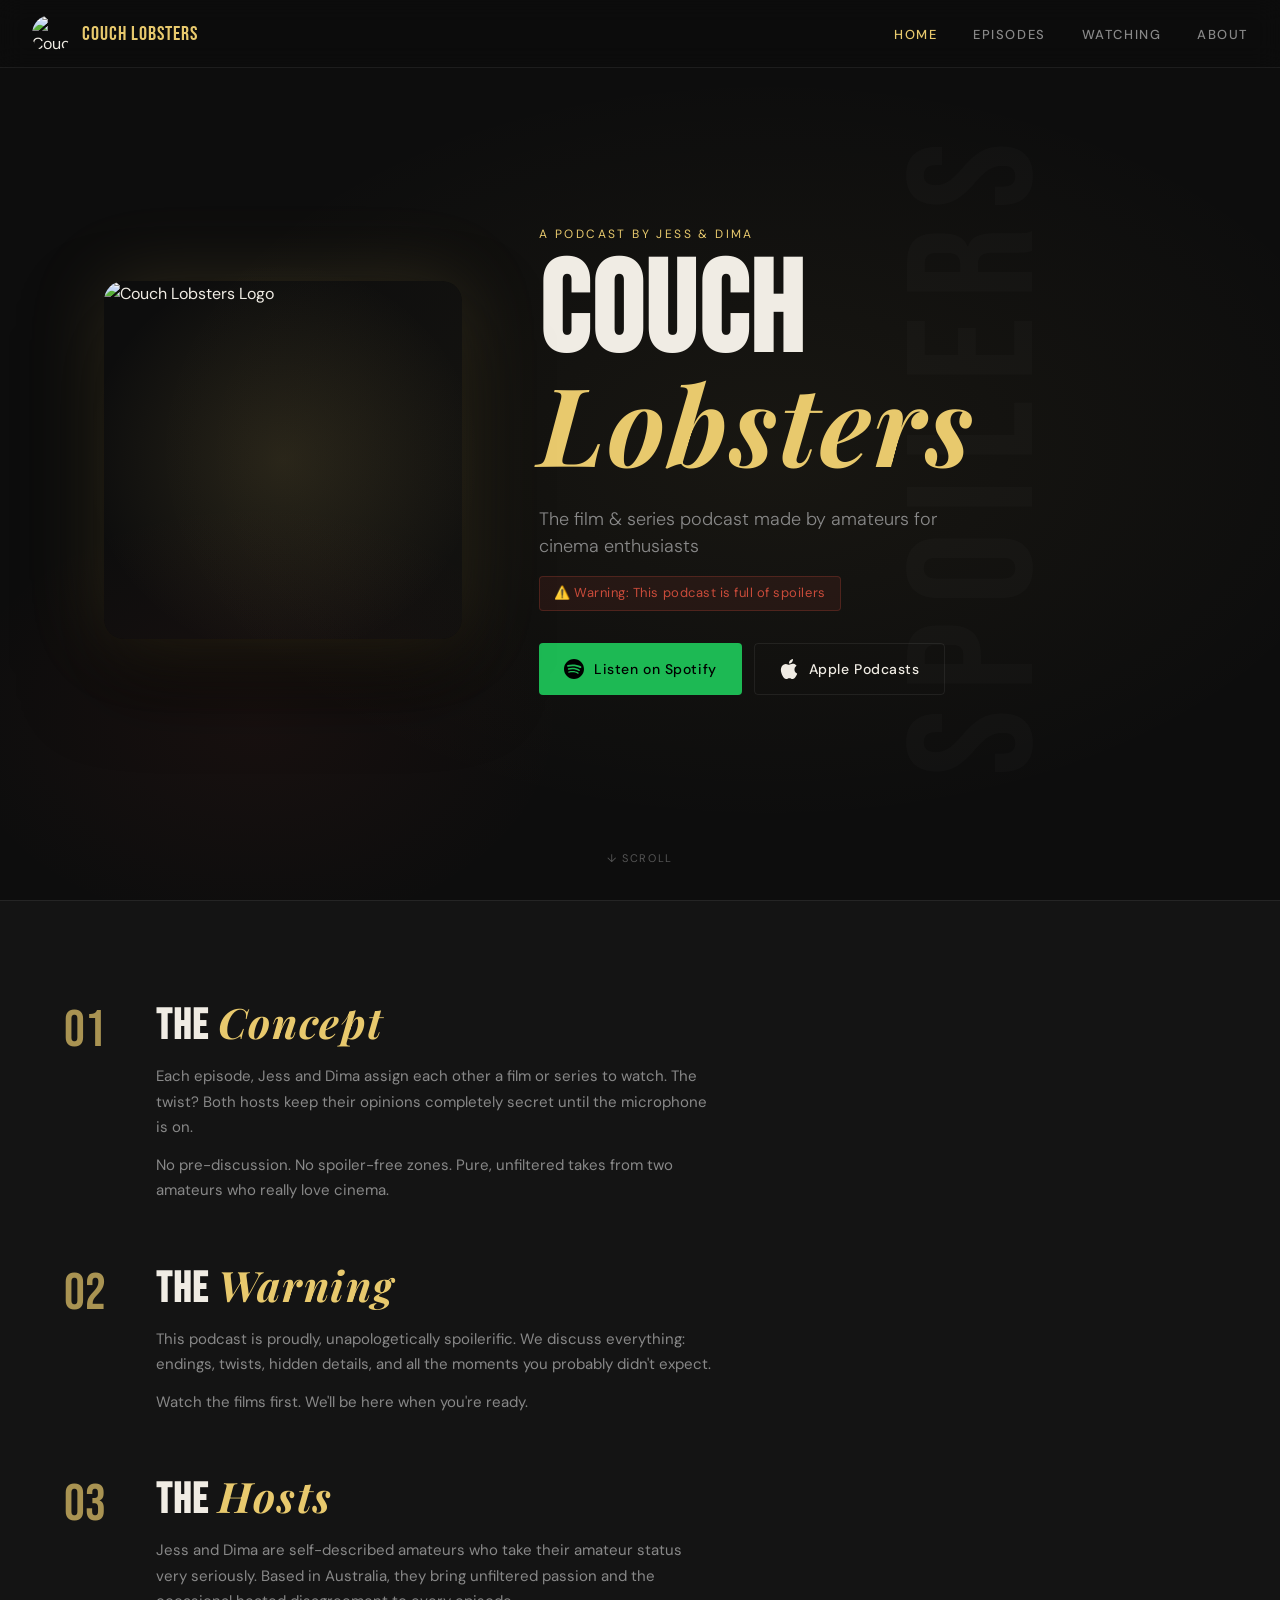
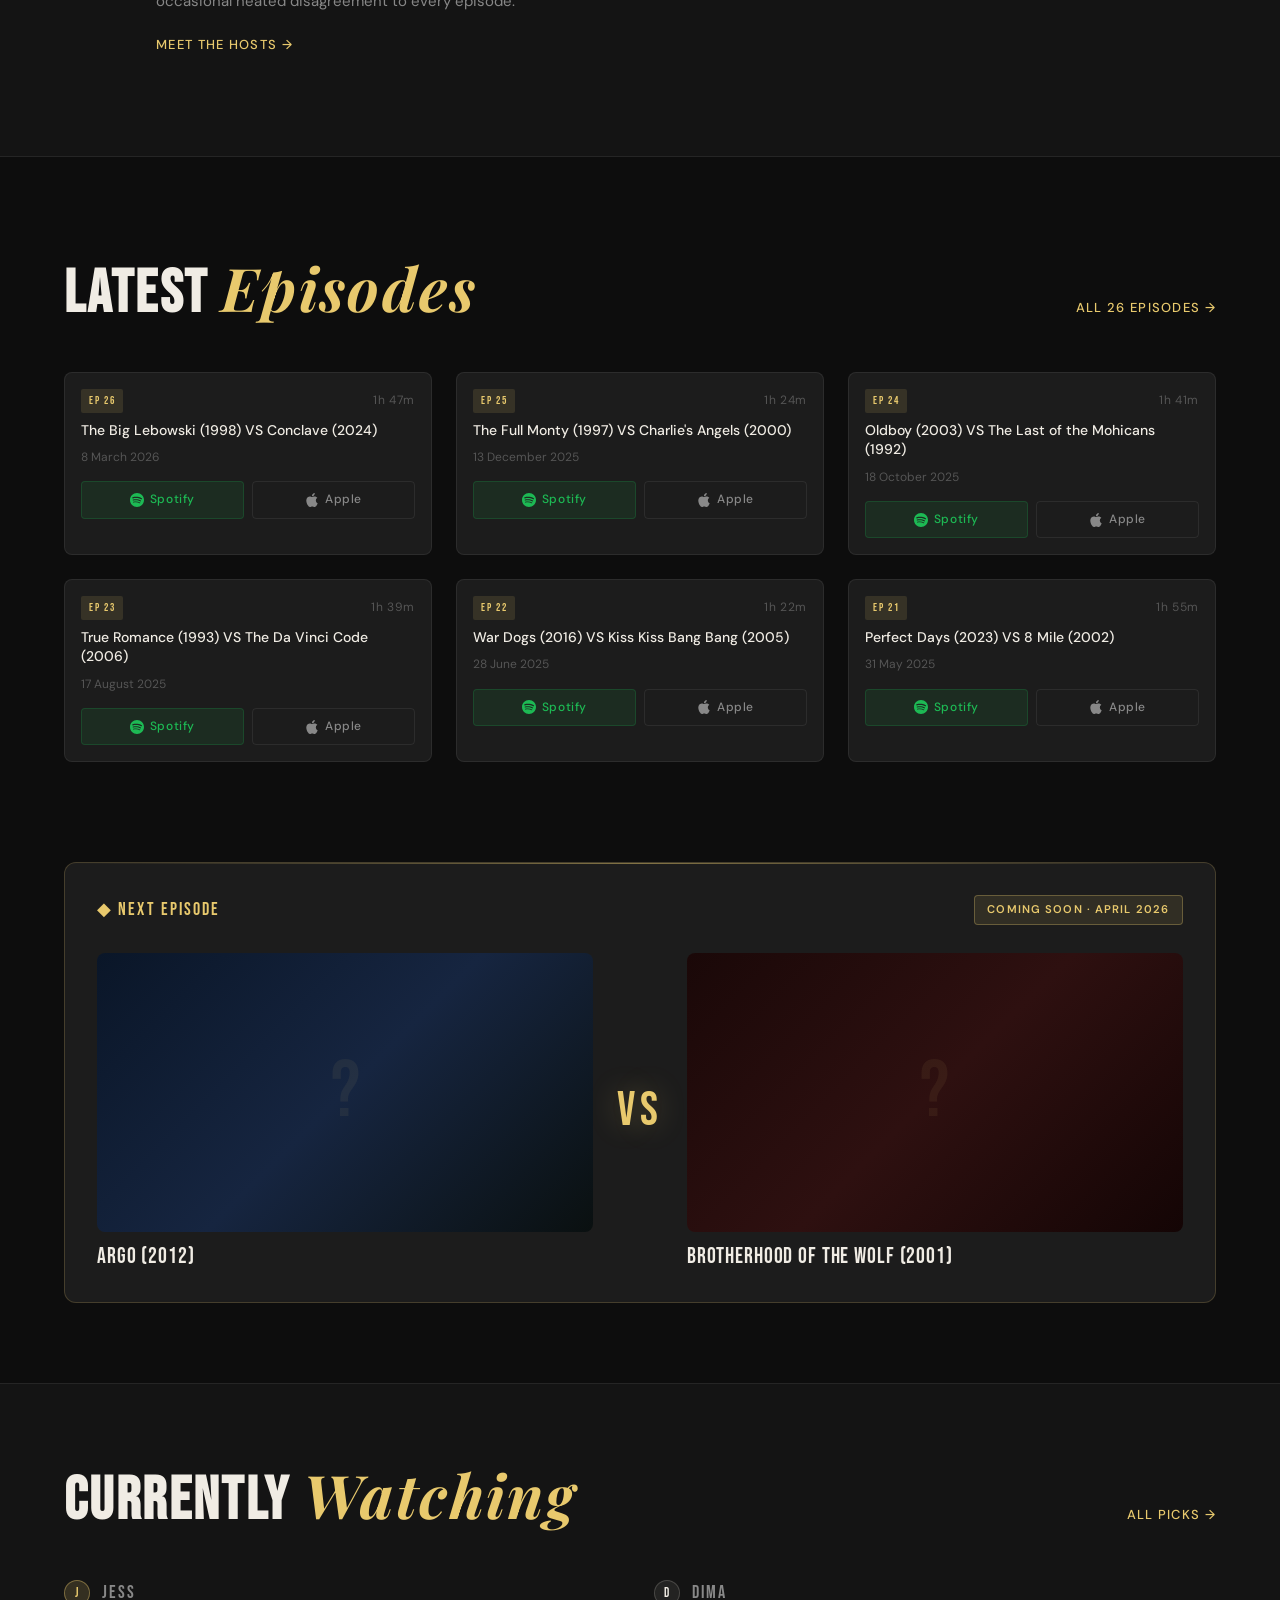
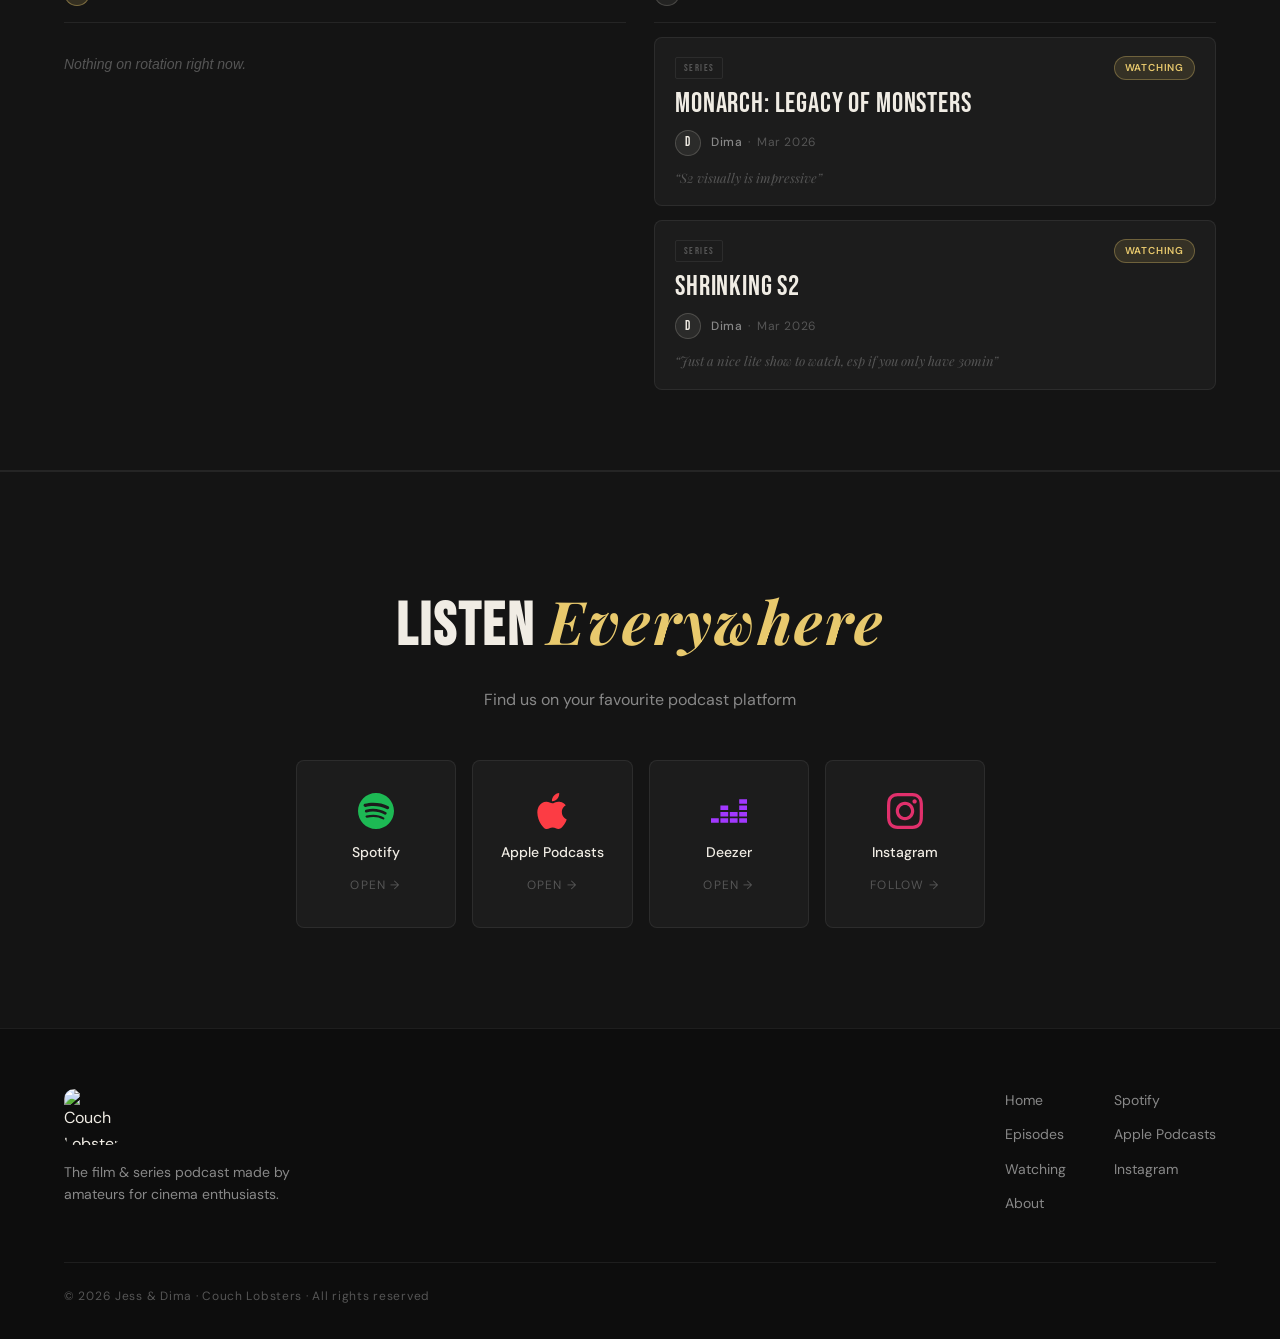
==== commit 3733d7c4: "fix: resolve all 7 identified failure points - EP26: add real Apple Podcasts URL; use show-level Spo" ====
--- a/index.html
+++ b/index.html
@@ -14,16 +14,16 @@
   <meta property="og:url" content="https://couchlobsters.com/">
   <meta property="og:title" content="Couch Lobsters — Film & Series Podcast">
   <meta property="og:description" content="The film & series podcast made by amateurs for cinema enthusiasts. Jess & Dima assign each other movies and TV shows, keeping opinions secret until recording day. Spoilers guaranteed.">
-  <meta property="og:image" content="https://i.scdn.co/image/ab67656300005f1f898fffb9a93ea6da74e342d6">
-  <meta property="og:image:width" content="640">
-  <meta property="og:image:height" content="640">
+  <meta property="og:image" content="https://couchlobsters.com/favicon.jpg">
+  <meta property="og:image:width" content="300">
+  <meta property="og:image:height" content="300">
   <meta property="og:image:alt" content="Couch Lobsters podcast logo">
 
   <!-- Twitter Card -->
   <meta name="twitter:card" content="summary_large_image">
   <meta name="twitter:title" content="Couch Lobsters — Film & Series Podcast">
   <meta name="twitter:description" content="The film & series podcast made by amateurs for cinema enthusiasts. Jess & Dima assign each other movies and TV shows, keeping opinions secret until recording day. Spoilers guaranteed.">
-  <meta name="twitter:image" content="https://i.scdn.co/image/ab67656300005f1f898fffb9a93ea6da74e342d6">
+  <meta name="twitter:image" content="https://couchlobsters.com/favicon.jpg">
 
   <!-- RSS Feed -->
   <link rel="alternate" type="application/rss+xml" title="Couch Lobsters Podcast" href="https://couch-lobsters.lepodcast.fr/rss">
@@ -78,6 +78,7 @@
   }
   </script>
 
+  <link rel="preconnect" href="https://i.scdn.co">
   <link rel="preconnect" href="https://fonts.googleapis.com">
   <link rel="preconnect" href="https://fonts.gstatic.com" crossorigin>
   <link href="https://fonts.googleapis.com/css2?family=Bebas+Neue&family=DM+Sans:ital,opsz,wght@0,9..40,300;0,9..40,400;0,9..40,500;1,9..40,300&family=Playfair+Display:ital@1&display=swap" rel="stylesheet">
@@ -90,7 +91,7 @@
   <!-- NAV -->
   <nav class="nav">
     <a href="index.html" class="nav-logo">
-      <img src="https://i.scdn.co/image/ab67656300005f1f898fffb9a93ea6da74e342d6" alt="Couch Lobsters" class="nav-logo-img">
+      <img src="https://i.scdn.co/image/ab67656300005f1f898fffb9a93ea6da74e342d6" alt="Couch Lobsters" class="nav-logo-img" width="640" height="640">
       <span class="nav-logo-text">Couch Lobsters</span>
     </a>
     <button class="nav-toggle" id="navToggle" aria-label="Toggle menu">
@@ -109,7 +110,7 @@
     <div class="hero-bg-text" aria-hidden="true">SPOILERS</div>
     <div class="hero-content">
       <div class="hero-logo-wrap">
-        <img src="https://i.scdn.co/image/ab67656300005f1f898fffb9a93ea6da74e342d6" alt="Couch Lobsters Logo" class="hero-logo">
+        <img src="https://i.scdn.co/image/ab67656300005f1f898fffb9a93ea6da74e342d6" alt="Couch Lobsters Logo" class="hero-logo" width="640" height="640" fetchpriority="high">
         <div class="hero-logo-glow"></div>
       </div>
       <div class="hero-text">
@@ -225,7 +226,7 @@
     <div class="container">
       <div class="footer-inner">
         <div class="footer-brand">
-          <img src="https://i.scdn.co/image/ab67656300005f1f898fffb9a93ea6da74e342d6" alt="Couch Lobsters" class="footer-logo">
+          <img src="https://i.scdn.co/image/ab67656300005f1f898fffb9a93ea6da74e342d6" alt="Couch Lobsters" class="footer-logo" width="640" height="640" loading="lazy">
           <p>The film &amp; series podcast made by<br>amateurs for cinema enthusiasts.</p>
         </div>
         <div class="footer-links">
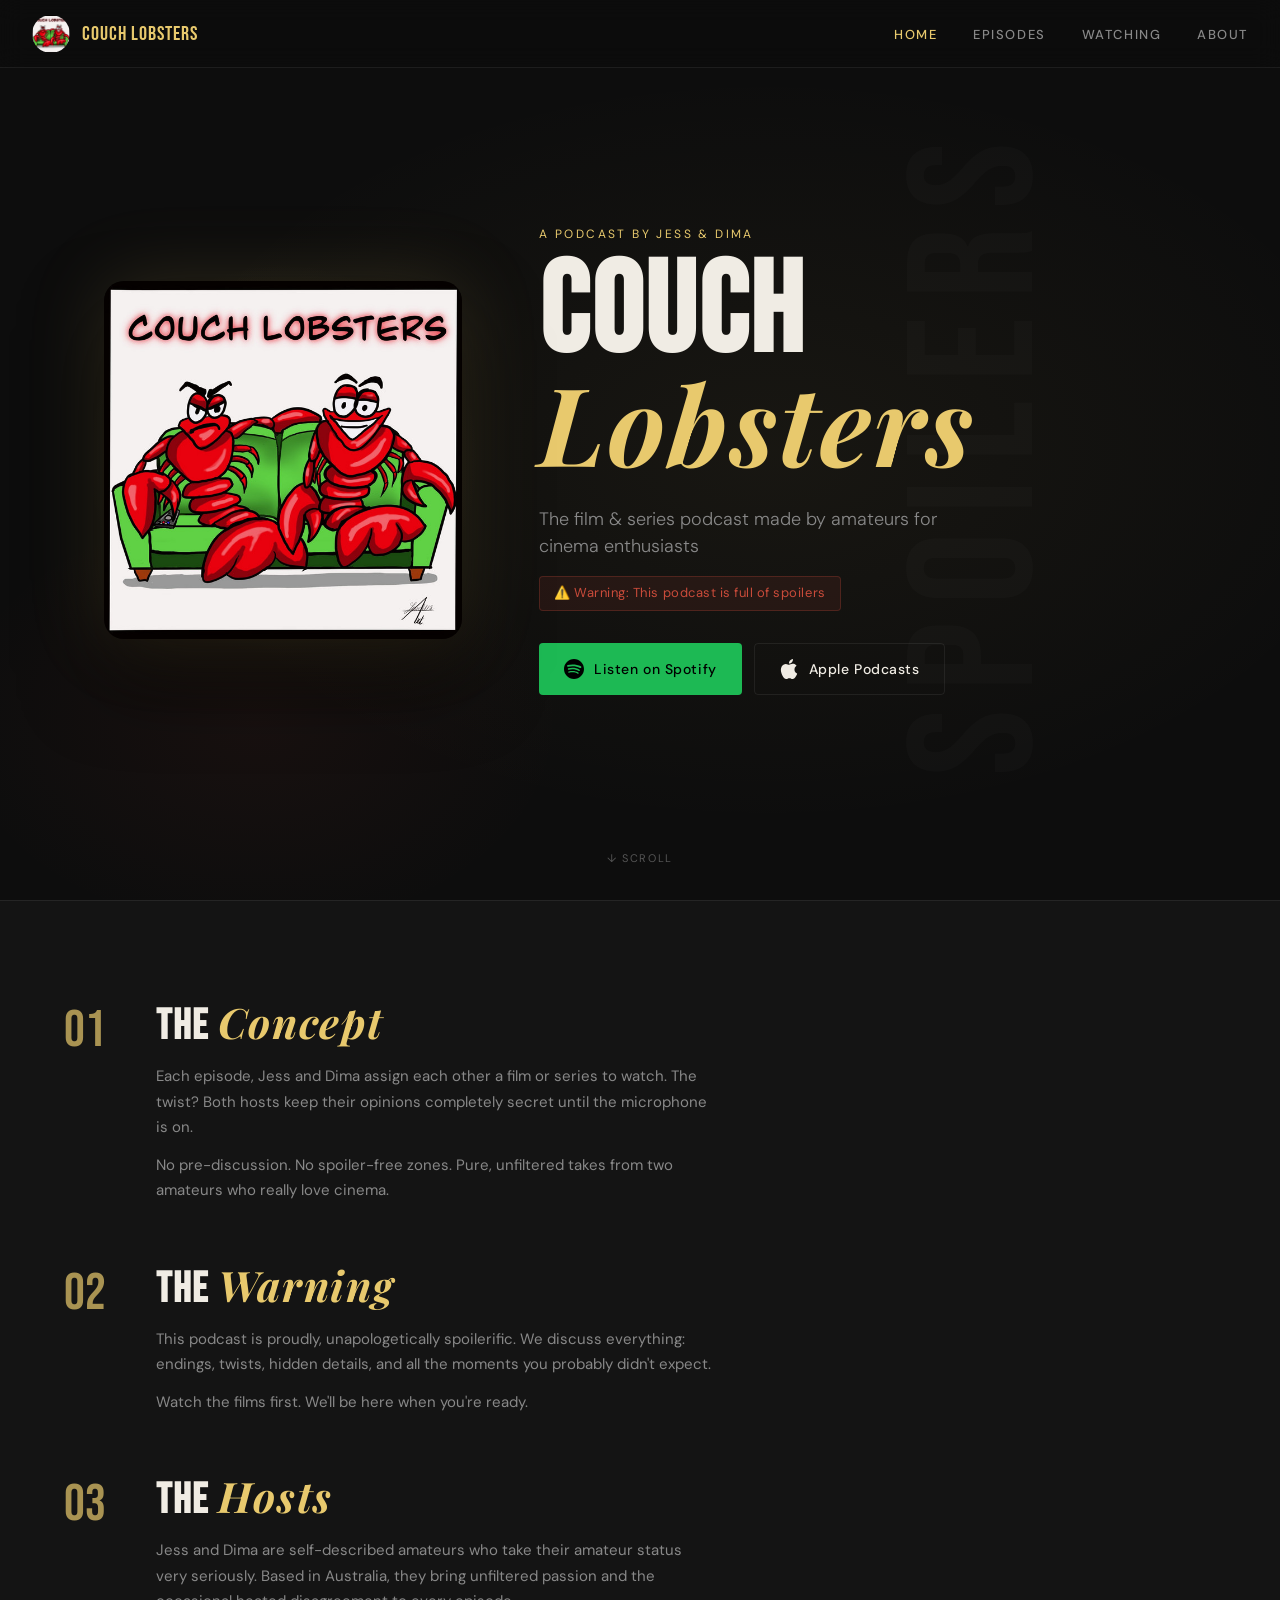
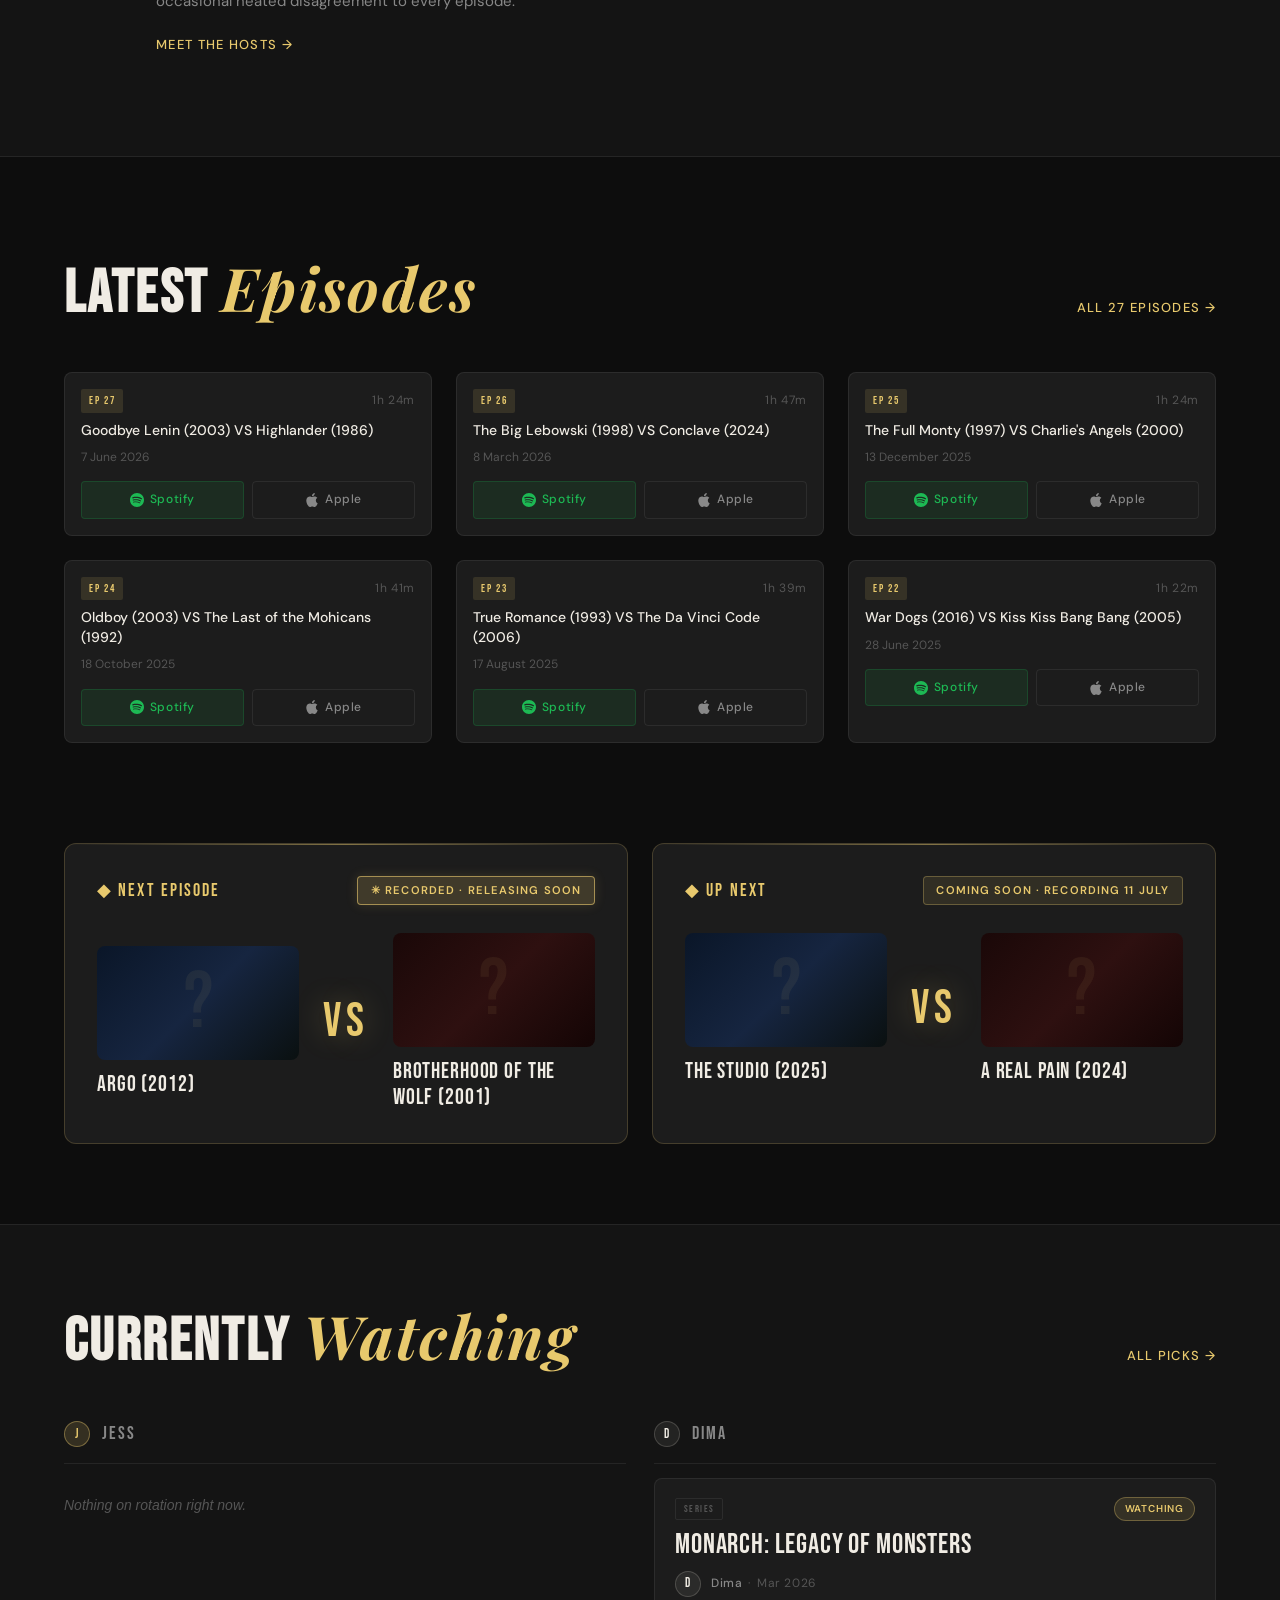
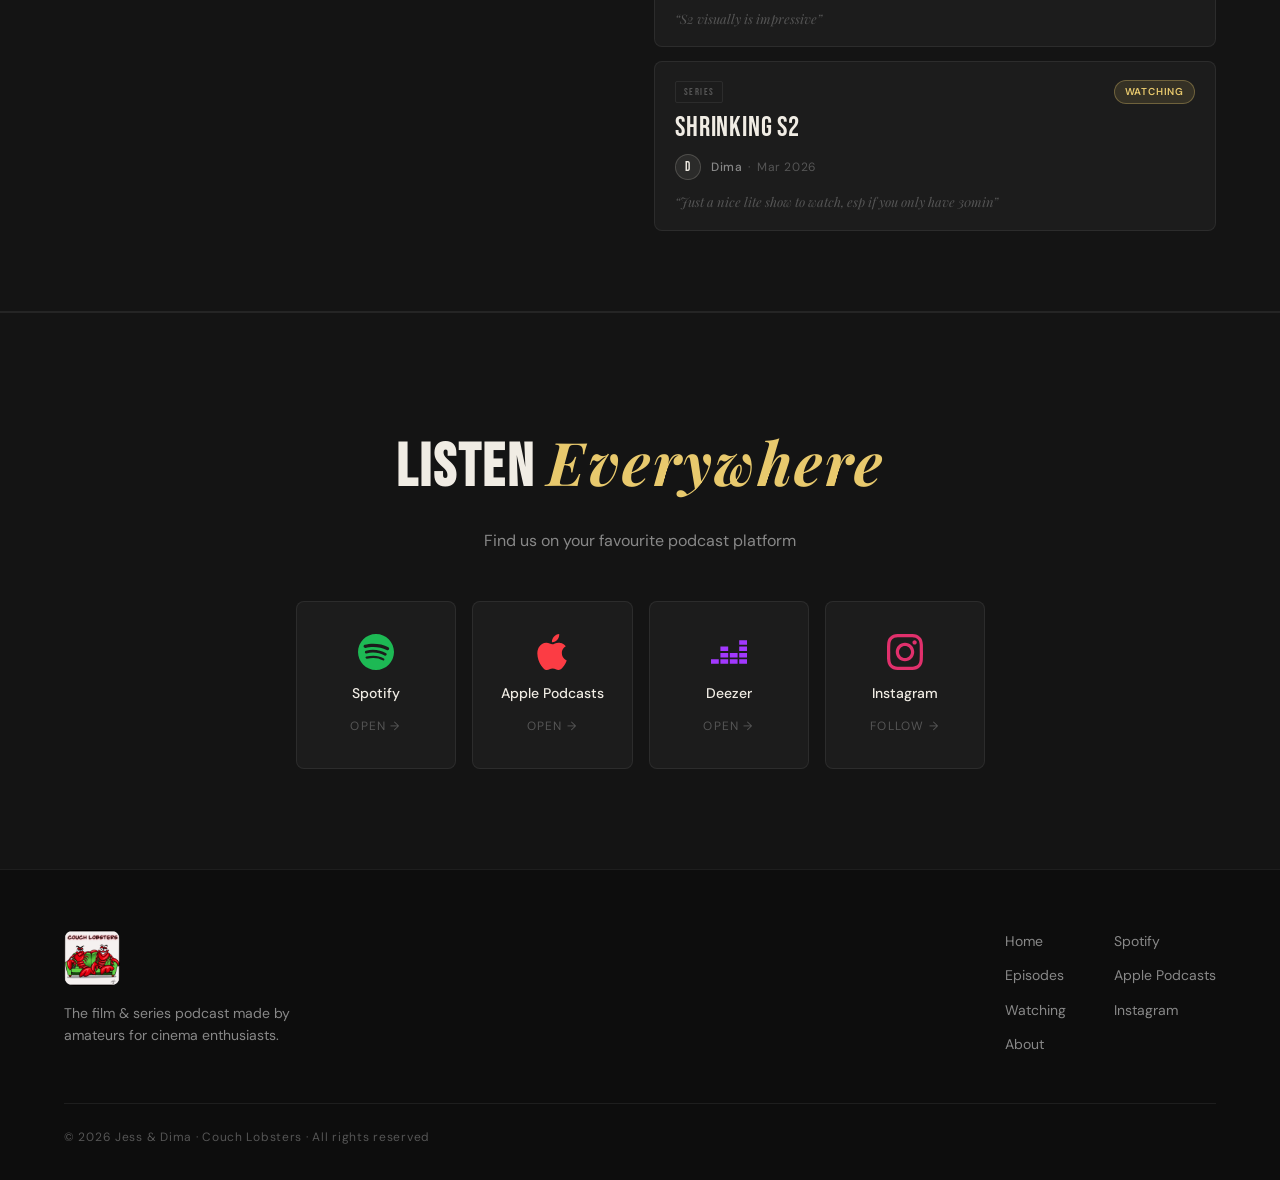
==== commit 50e7bbc9: "feat: v1.4.0 — fix episode links, upcoming-episode teasers, complete sync automation, CI validation " ====
--- a/index.html
+++ b/index.html
@@ -14,16 +14,16 @@
   <meta property="og:url" content="https://couchlobsters.com/">
   <meta property="og:title" content="Couch Lobsters — Film & Series Podcast">
   <meta property="og:description" content="The film & series podcast made by amateurs for cinema enthusiasts. Jess & Dima assign each other movies and TV shows, keeping opinions secret until recording day. Spoilers guaranteed.">
-  <meta property="og:image" content="https://couchlobsters.com/favicon.jpg">
-  <meta property="og:image:width" content="300">
-  <meta property="og:image:height" content="300">
+  <meta property="og:image" content="https://couchlobsters.com/logo.jpg">
+  <meta property="og:image:width" content="640">
+  <meta property="og:image:height" content="640">
   <meta property="og:image:alt" content="Couch Lobsters podcast logo">
 
   <!-- Twitter Card -->
-  <meta name="twitter:card" content="summary_large_image">
+  <meta name="twitter:card" content="summary">
   <meta name="twitter:title" content="Couch Lobsters — Film & Series Podcast">
   <meta name="twitter:description" content="The film & series podcast made by amateurs for cinema enthusiasts. Jess & Dima assign each other movies and TV shows, keeping opinions secret until recording day. Spoilers guaranteed.">
-  <meta name="twitter:image" content="https://couchlobsters.com/favicon.jpg">
+  <meta name="twitter:image" content="https://couchlobsters.com/logo.jpg">
 
   <!-- RSS Feed -->
   <link rel="alternate" type="application/rss+xml" title="Couch Lobsters Podcast" href="https://couch-lobsters.lepodcast.fr/rss">
@@ -39,7 +39,7 @@
         "name": "Couch Lobsters",
         "description": "The film & series podcast made by amateurs for cinema enthusiasts. Each episode, Jess and Dima assign each other a film or TV series to watch, keeping their opinions secret until recording day.",
         "url": "https://couchlobsters.com/",
-        "image": "https://i.scdn.co/image/ab67656300005f1f898fffb9a93ea6da74e342d6",
+        "image": "https://couchlobsters.com/logo.jpg",
         "inLanguage": "en-AU",
         "genre": ["Film", "Television", "Movie Reviews", "Pop Culture"],
         "author": [
@@ -78,7 +78,6 @@
   }
   </script>
 
-  <link rel="preconnect" href="https://i.scdn.co">
   <link rel="preconnect" href="https://fonts.googleapis.com">
   <link rel="preconnect" href="https://fonts.gstatic.com" crossorigin>
   <link href="https://fonts.googleapis.com/css2?family=Bebas+Neue&family=DM+Sans:ital,opsz,wght@0,9..40,300;0,9..40,400;0,9..40,500;1,9..40,300&family=Playfair+Display:ital@1&display=swap" rel="stylesheet">
@@ -91,7 +90,7 @@
   <!-- NAV -->
   <nav class="nav">
     <a href="index.html" class="nav-logo">
-      <img src="https://i.scdn.co/image/ab67656300005f1f898fffb9a93ea6da74e342d6" alt="Couch Lobsters" class="nav-logo-img" width="640" height="640">
+      <img src="logo.jpg" alt="Couch Lobsters" class="nav-logo-img" width="640" height="640">
       <span class="nav-logo-text">Couch Lobsters</span>
     </a>
     <button class="nav-toggle" id="navToggle" aria-label="Toggle menu">
@@ -110,7 +109,7 @@
     <div class="hero-bg-text" aria-hidden="true">SPOILERS</div>
     <div class="hero-content">
       <div class="hero-logo-wrap">
-        <img src="https://i.scdn.co/image/ab67656300005f1f898fffb9a93ea6da74e342d6" alt="Couch Lobsters Logo" class="hero-logo" width="640" height="640" fetchpriority="high">
+        <img src="logo.jpg" alt="Couch Lobsters Logo" class="hero-logo" width="640" height="640" fetchpriority="high">
         <div class="hero-logo-glow"></div>
       </div>
       <div class="hero-text">
@@ -175,7 +174,7 @@
   <!-- NEXT EPISODE TEASER -->
   <section class="next-episode" id="nextEpisodeSection">
     <div class="container">
-      <div id="nextEpisodeTeaser"></div>
+      <div id="nextEpisodeTeaser" class="teaser-grid"></div>
     </div>
   </section>
 
@@ -197,22 +196,22 @@
       <h2>Listen <em>Everywhere</em></h2>
       <p class="listen-sub">Find us on your favourite podcast platform</p>
       <div class="platform-cards">
-        <a href="https://open.spotify.com/show/6KbzgmH3YRS2mc0cbjd82y" target="_blank" rel="noopener" class="platform-card platform-card--spotify">
+        <a href="https://open.spotify.com/show/6KbzgmH3YRS2mc0cbjd82y" target="_blank" rel="noopener noreferrer" class="platform-card platform-card--spotify">
           <svg viewBox="0 0 24 24" fill="currentColor"><path d="M12 0C5.4 0 0 5.4 0 12s5.4 12 12 12 12-5.4 12-12S18.66 0 12 0zm5.521 17.34c-.24.359-.66.48-1.021.24-2.82-1.74-6.36-2.101-10.561-1.141-.418.122-.779-.179-.899-.539-.12-.421.18-.78.54-.9 4.56-1.021 8.52-.6 11.64 1.32.42.18.479.659.301 1.02zm1.44-3.3c-.301.42-.841.6-1.262.3-3.239-1.98-8.159-2.58-11.939-1.38-.479.12-1.02-.12-1.14-.6-.12-.48.12-1.021.6-1.141C9.6 9.9 15 10.561 18.72 12.84c.361.181.54.78.241 1.2zm.12-3.36C15.24 8.4 8.82 8.16 5.16 9.301c-.6.179-1.2-.181-1.38-.721-.18-.601.18-1.2.72-1.381 4.26-1.26 11.28-1.02 15.721 1.621.539.3.719 1.02.419 1.56-.299.421-1.02.599-1.559.3z"/></svg>
           <span class="platform-name">Spotify</span>
           <span class="platform-action">Open →</span>
         </a>
-        <a href="https://podcasts.apple.com/au/podcast/couch-lobsters/id1681472927" target="_blank" rel="noopener" class="platform-card platform-card--apple">
+        <a href="https://podcasts.apple.com/au/podcast/couch-lobsters/id1681472927" target="_blank" rel="noopener noreferrer" class="platform-card platform-card--apple">
           <svg viewBox="0 0 24 24" fill="currentColor"><path d="M12.152 6.896c-.948 0-2.415-1.078-3.96-1.04-2.04.027-3.91 1.183-4.961 3.014-2.117 3.675-.546 9.103 1.519 12.09 1.013 1.454 2.208 3.09 3.792 3.039 1.52-.065 2.09-.987 3.935-.987 1.831 0 2.35.987 3.96.948 1.637-.026 2.676-1.48 3.676-2.948 1.156-1.688 1.636-3.325 1.662-3.415-.039-.013-3.182-1.221-3.22-4.857-.026-3.04 2.48-4.494 2.597-4.559-1.429-2.09-3.623-2.324-4.39-2.376-2-.156-3.675 1.09-4.61 1.09zM15.53 3.83c.843-1.012 1.4-2.427 1.245-3.83-1.207.052-2.662.805-3.532 1.818-.78.896-1.454 2.338-1.273 3.714 1.338.104 2.715-.688 3.559-1.701"/></svg>
           <span class="platform-name">Apple Podcasts</span>
           <span class="platform-action">Open →</span>
         </a>
-        <a href="https://www.deezer.com/en/show/5945017" target="_blank" rel="noopener" class="platform-card platform-card--deezer">
+        <a href="https://www.deezer.com/en/show/5945017" target="_blank" rel="noopener noreferrer" class="platform-card platform-card--deezer">
           <svg viewBox="0 0 24 24" fill="currentColor"><path d="M18.81 4.16v3.03H24V4.16h-5.19zM6.27 8.38v3.027h5.189V8.38H6.27zm12.54 0v3.027H24V8.38h-5.19zM6.27 12.594v3.027h5.189v-3.027H6.27zm6.271 0v3.027h5.19v-3.027h-5.19zm6.27 0v3.027H24v-3.027h-5.19zM0 16.81v3.029h5.19V16.81H0zm6.27 0v3.029h5.189V16.81H6.27zm6.271 0v3.029h5.19V16.81h-5.19zm6.27 0v3.029H24V16.81h-5.19z"/></svg>
           <span class="platform-name">Deezer</span>
           <span class="platform-action">Open →</span>
         </a>
-        <a href="https://www.instagram.com/couchlobsters/" target="_blank" rel="noopener" class="platform-card platform-card--instagram">
+        <a href="https://www.instagram.com/couchlobsters/" target="_blank" rel="noopener noreferrer" class="platform-card platform-card--instagram">
           <svg viewBox="0 0 24 24" fill="currentColor"><path d="M12 2.163c3.204 0 3.584.012 4.85.07 3.252.148 4.771 1.691 4.919 4.919.058 1.265.069 1.645.069 4.849 0 3.205-.012 3.584-.069 4.849-.149 3.225-1.664 4.771-4.919 4.919-1.266.058-1.644.07-4.85.07-3.204 0-3.584-.012-4.849-.07-3.26-.149-4.771-1.699-4.919-4.92-.058-1.265-.07-1.644-.07-4.849 0-3.204.013-3.583.07-4.849.149-3.227 1.664-4.771 4.919-4.919 1.266-.057 1.645-.069 4.849-.069zm0-2.163c-3.259 0-3.667.014-4.947.072-4.358.2-6.78 2.618-6.98 6.98-.059 1.281-.073 1.689-.073 4.948 0 3.259.014 3.668.072 4.948.2 4.358 2.618 6.78 6.98 6.98 1.281.058 1.689.072 4.948.072 3.259 0 3.668-.014 4.948-.072 4.354-.2 6.782-2.618 6.979-6.98.059-1.28.073-1.689.073-4.948 0-3.259-.014-3.667-.072-4.947-.196-4.354-2.617-6.78-6.979-6.98-1.281-.059-1.69-.073-4.949-.073zm0 5.838c-3.403 0-6.162 2.759-6.162 6.162s2.759 6.163 6.162 6.163 6.162-2.759 6.162-6.163c0-3.403-2.759-6.162-6.162-6.162zm0 10.162c-2.209 0-4-1.79-4-4 0-2.209 1.791-4 4-4s4 1.791 4 4c0 2.21-1.791 4-4 4zm6.406-11.845c-.796 0-1.441.645-1.441 1.44s.645 1.44 1.441 1.44c.795 0 1.439-.645 1.439-1.44s-.644-1.44-1.439-1.44z"/></svg>
           <span class="platform-name">Instagram</span>
           <span class="platform-action">Follow →</span>
@@ -226,7 +225,7 @@
     <div class="container">
       <div class="footer-inner">
         <div class="footer-brand">
-          <img src="https://i.scdn.co/image/ab67656300005f1f898fffb9a93ea6da74e342d6" alt="Couch Lobsters" class="footer-logo" width="640" height="640" loading="lazy">
+          <img src="logo.jpg" alt="Couch Lobsters" class="footer-logo" width="640" height="640" loading="lazy">
           <p>The film &amp; series podcast made by<br>amateurs for cinema enthusiasts.</p>
         </div>
         <div class="footer-links">
--- a/style.css
+++ b/style.css
@@ -860,6 +860,17 @@
   display: block;
 }
 
+/* Grid wrapper for one or more upcoming-episode teaser cards */
+.teaser-grid {
+  display: grid;
+  gap: 1.5rem;
+}
+@media (min-width: 900px) {
+  .teaser-grid:has(.teaser-card:nth-child(2)) {
+    grid-template-columns: 1fr 1fr;
+  }
+}
+
 .teaser-card {
   background: #1c1c1c;
   border: 1px solid rgba(232, 201, 109, 0.2);
@@ -905,6 +916,13 @@
   border-radius: 4px;
 }
 
+/* Stronger badge for episodes already recorded and awaiting release */
+.teaser-badge--soon {
+  background: rgba(232, 201, 109, 0.18);
+  border-color: rgba(232, 201, 109, 0.6);
+  box-shadow: 0 0 12px rgba(232, 201, 109, 0.15);
+}
+
 .teaser-films {
   display: grid;
   grid-template-columns: 1fr auto 1fr;
@@ -941,12 +959,12 @@
   display: none;
 }
 
-/* Argo — cool slate blue (political, tense) */
+/* Film A slot — cool slate-blue placeholder gradient behind the poster */
 .teaser-film-art--a {
   background-image: linear-gradient(135deg, #0a1628 0%, #162540 50%, #0a1010 100%);
 }
 
-/* Brotherhood of the Wolf — warm red-brown (gothic, action) */
+/* Film B slot — warm red-brown placeholder gradient behind the poster */
 .teaser-film-art--b {
   background-image: linear-gradient(135deg, #1a0808 0%, #2e1010 50%, #140505 100%);
 }
